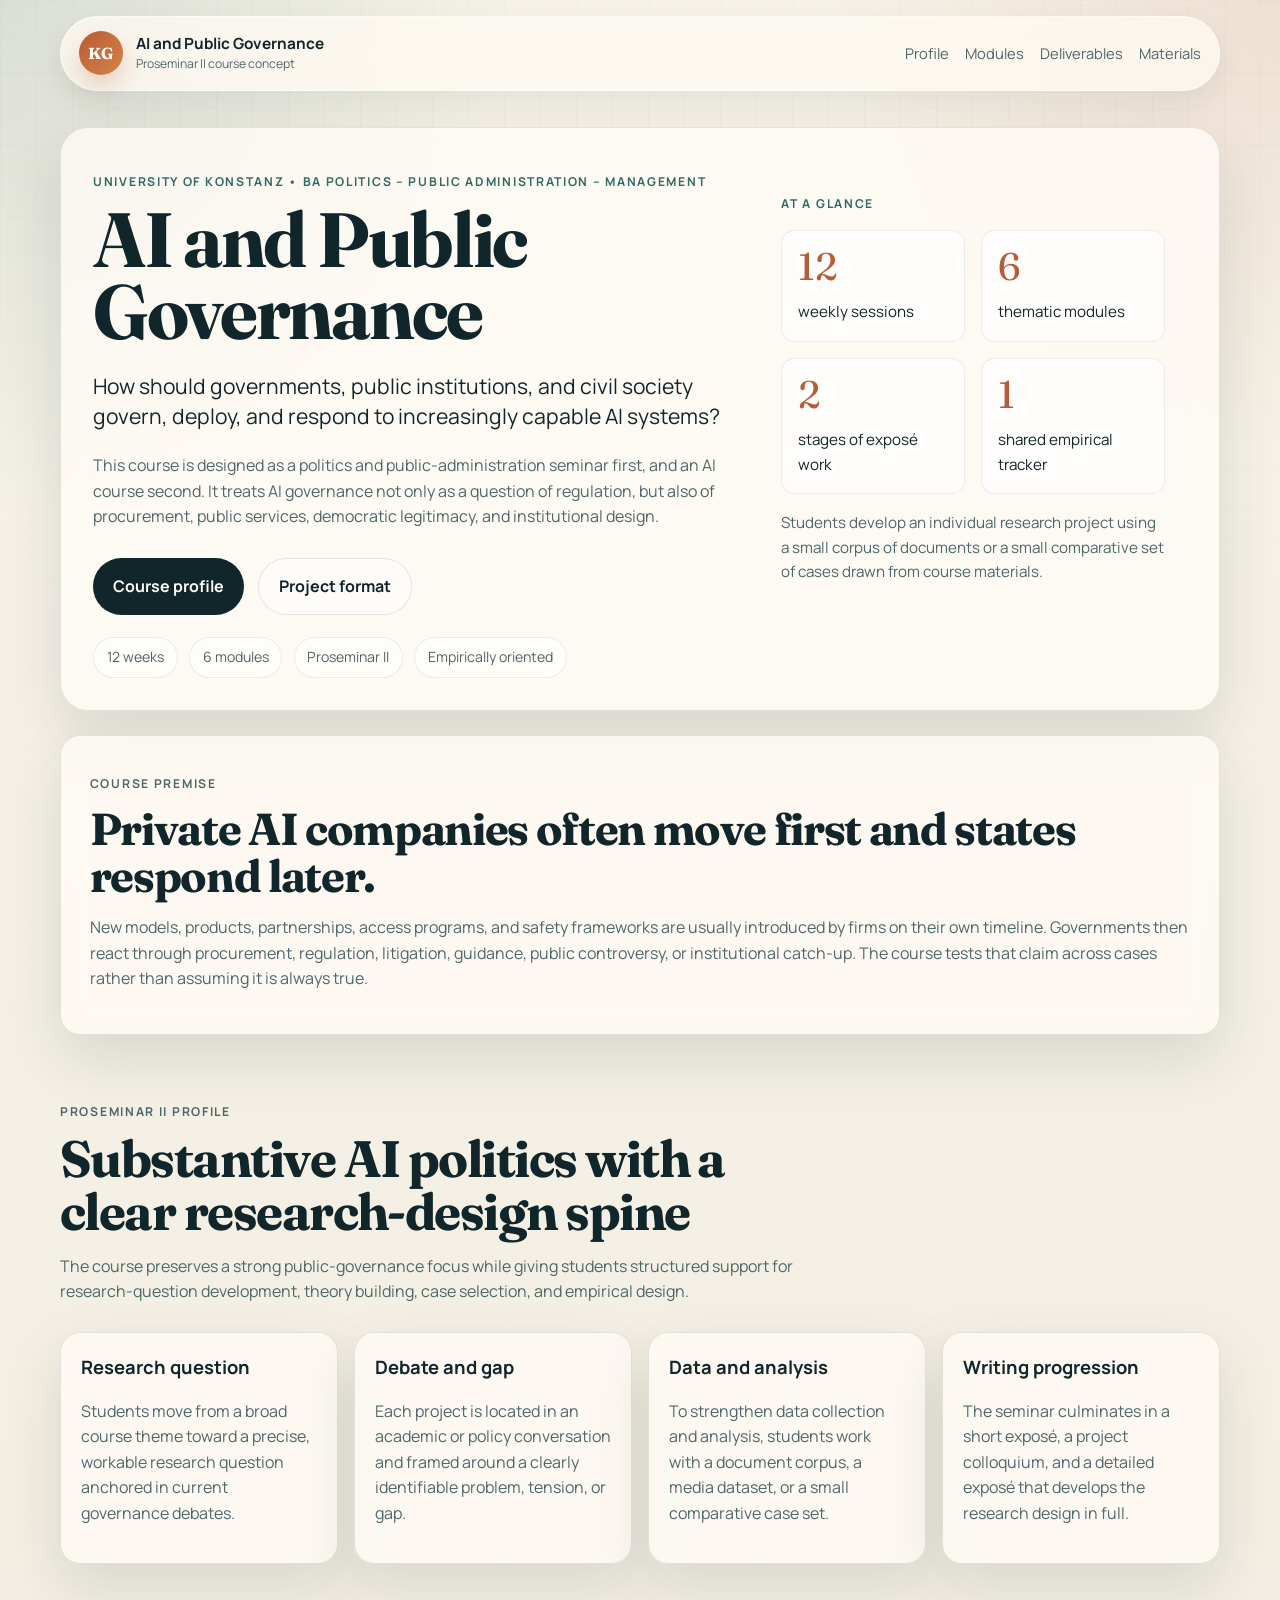
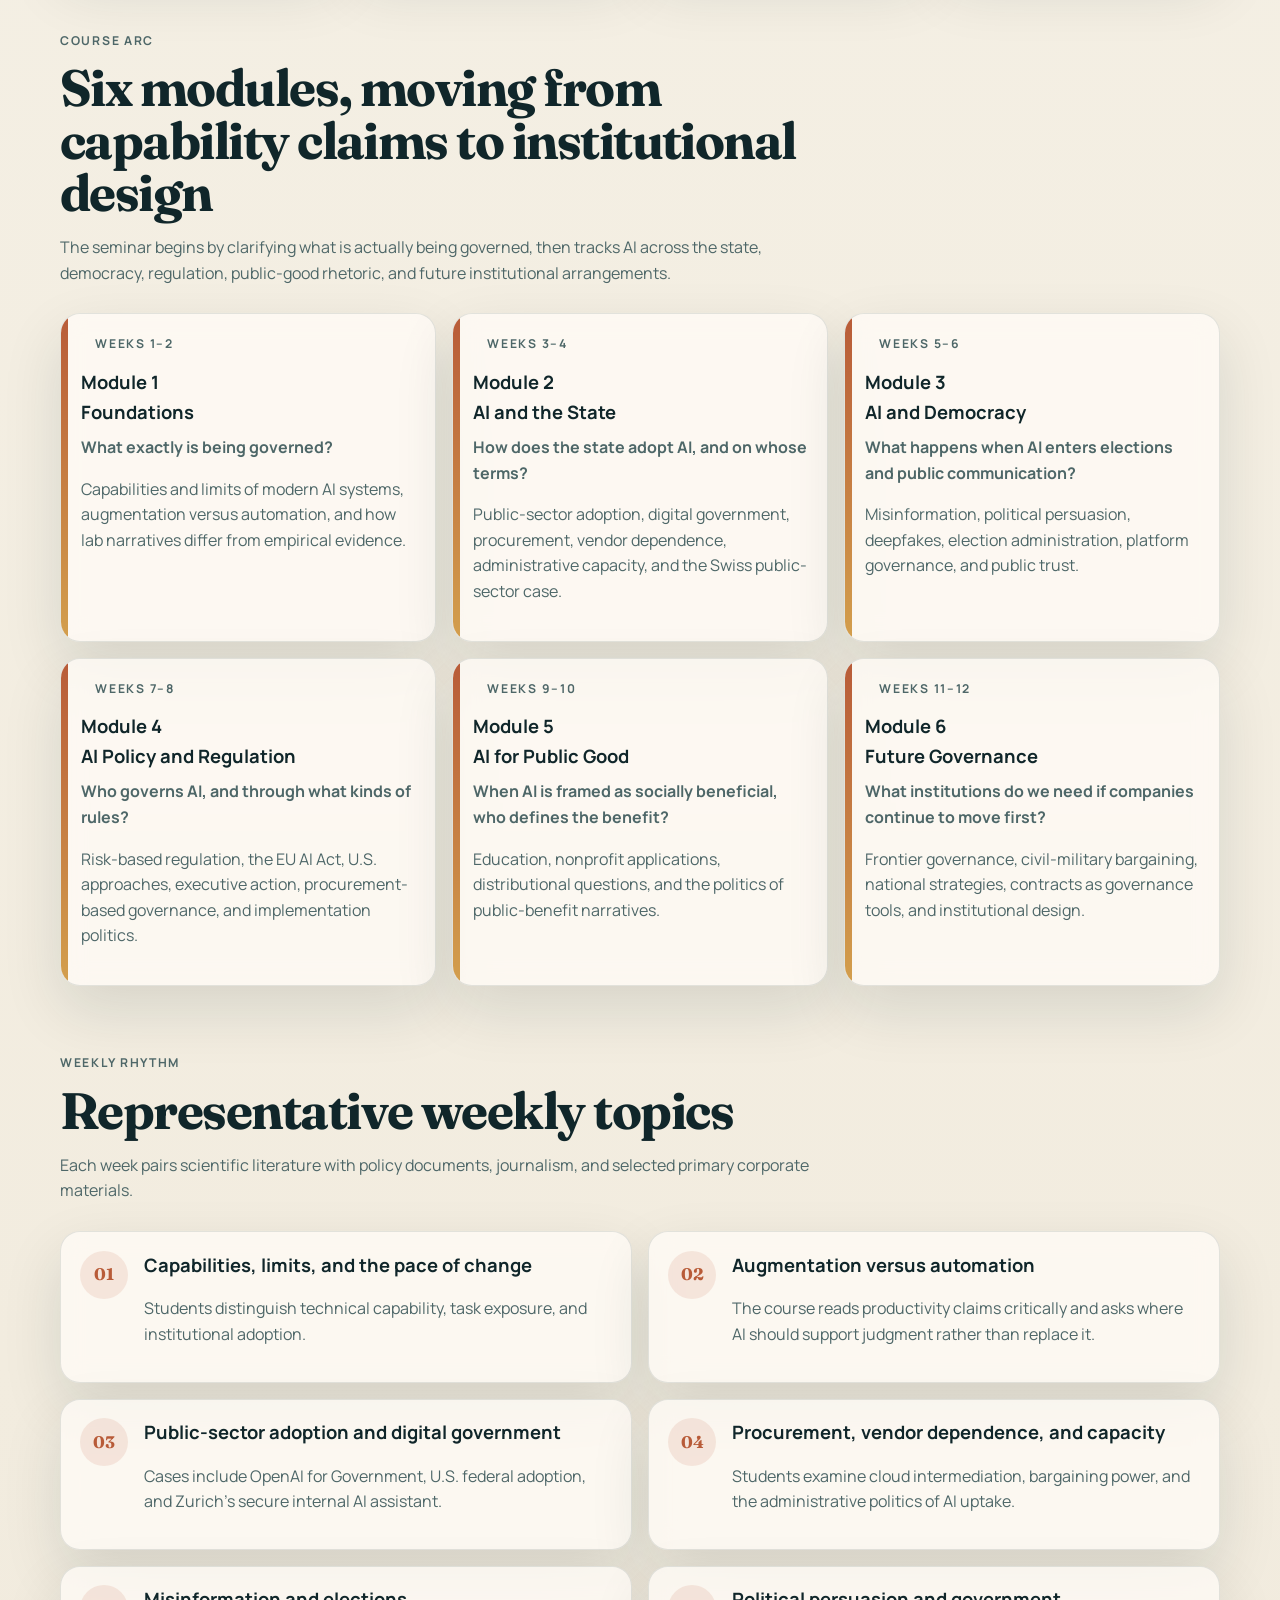
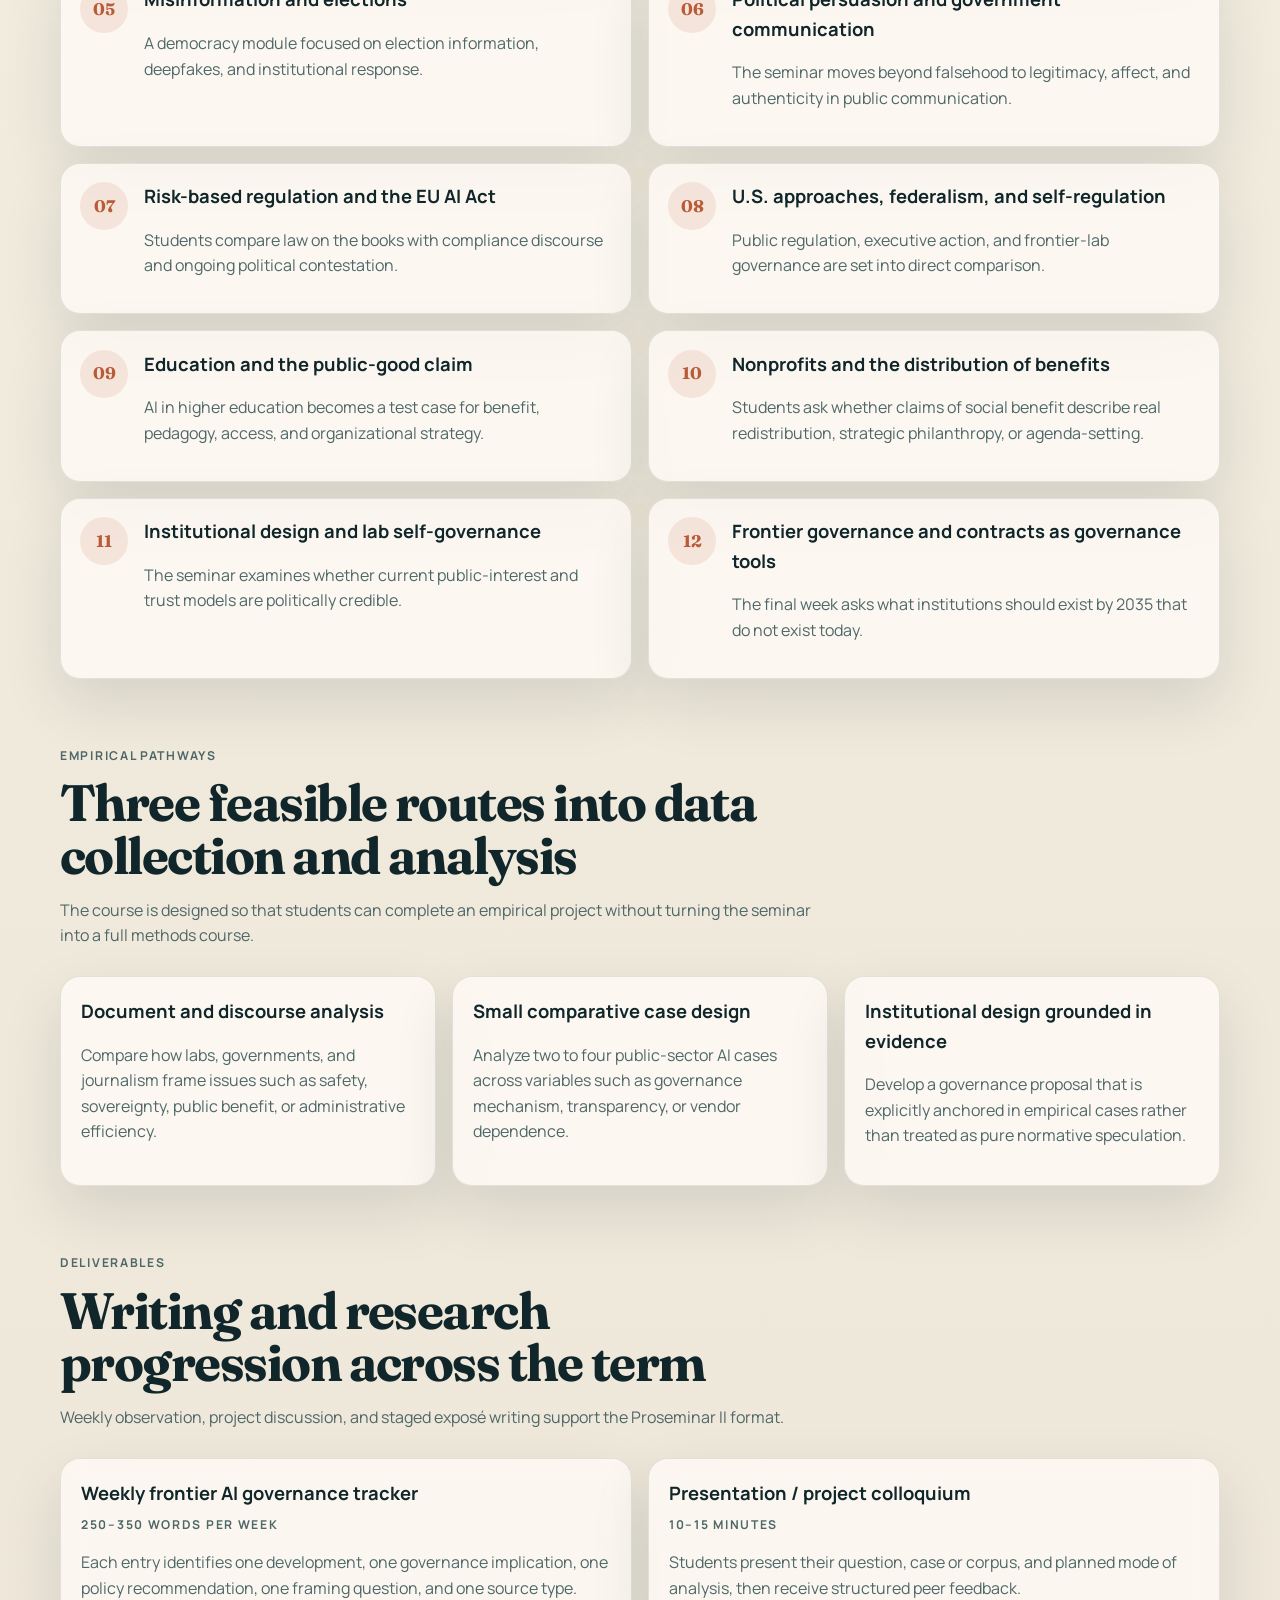
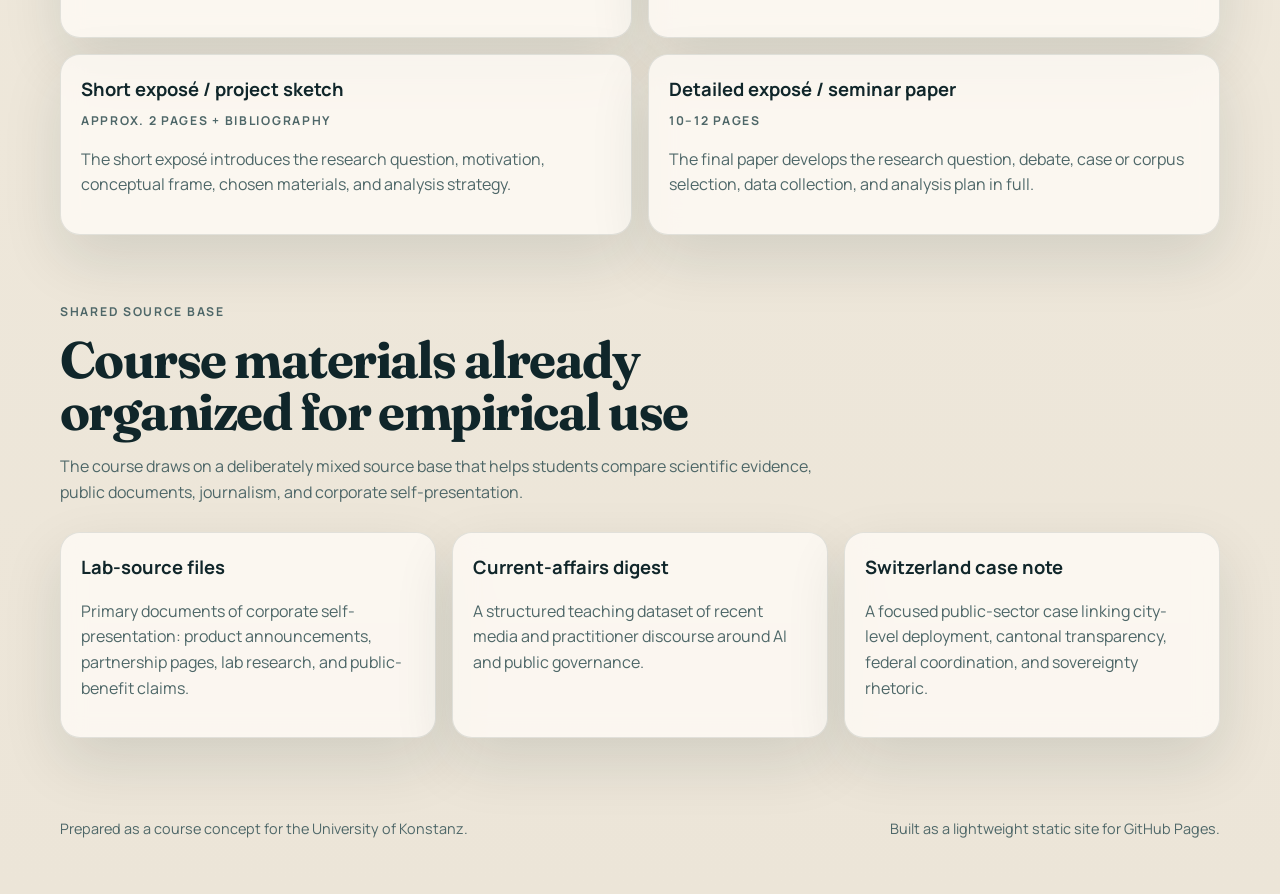
==== docs/index.html @ 1e7080bd "Build GitHub Pages course site" ====
<!DOCTYPE html>
<html lang="en">
  <head>
    <meta charset="utf-8" />
    <meta name="viewport" content="width=device-width, initial-scale=1" />
    <title>AI and Public Governance</title>
    <meta
      name="description"
      content="AI and Public Governance is a Proseminar II course concept on how governments, public institutions, and civil society govern, deploy, and respond to increasingly capable AI systems."
    />
    <meta name="theme-color" content="#10262a" />
    <link rel="icon" href="favicon.svg" type="image/svg+xml" />
    <link rel="stylesheet" href="assets/styles.css" />
  </head>
  <body>
    <div class="backdrop" aria-hidden="true"></div>
    <header class="site-header">
      <a class="brand" href="#top" aria-label="AI and Public Governance">
        <span class="brand-mark">KG</span>
        <span class="brand-copy">
          <strong>AI and Public Governance</strong>
          <small>Proseminar II course concept</small>
        </span>
      </a>
      <nav class="site-nav" aria-label="Primary">
        <a href="#profile">Profile</a>
        <a href="#modules">Modules</a>
        <a href="#deliverables">Deliverables</a>
        <a href="#materials">Materials</a>
      </nav>
    </header>

    <main id="top">
      <section class="hero panel">
        <div class="hero-copy reveal">
          <p class="eyebrow">University of Konstanz • BA Politics – Public Administration – Management</p>
          <h1>AI and Public Governance</h1>
          <p class="lead">
            How should governments, public institutions, and civil society govern,
            deploy, and respond to increasingly capable AI systems?
          </p>
          <p class="supporting">
            This course is designed as a politics and public-administration seminar
            first, and an AI course second. It treats AI governance not only as a
            question of regulation, but also of procurement, public services,
            democratic legitimacy, and institutional design.
          </p>
          <div class="cta-row">
            <a class="button button-solid" href="#profile">Course profile</a>
            <a class="button button-ghost" href="#deliverables">Project format</a>
          </div>
          <ul class="tag-row" aria-label="At a glance">
            <li>12 weeks</li>
            <li>6 modules</li>
            <li>Proseminar II</li>
            <li>Empirically oriented</li>
          </ul>
        </div>
        <aside class="hero-card reveal reveal-delay-1">
          <p class="mini-label">At a glance</p>
          <div class="stat-grid">
            <article>
              <span class="stat">12</span>
              <p>weekly sessions</p>
            </article>
            <article>
              <span class="stat">6</span>
              <p>thematic modules</p>
            </article>
            <article>
              <span class="stat">2</span>
              <p>stages of exposé work</p>
            </article>
            <article>
              <span class="stat">1</span>
              <p>shared empirical tracker</p>
            </article>
          </div>
          <p class="card-note">
            Students develop an individual research project using a small corpus
            of documents or a small comparative set of cases drawn from course
            materials.
          </p>
        </aside>
      </section>

      <section class="panel statement reveal">
        <p class="mini-label">Course premise</p>
        <blockquote>
          Private AI companies often move first and states respond later.
        </blockquote>
        <p>
          New models, products, partnerships, access programs, and safety
          frameworks are usually introduced by firms on their own timeline.
          Governments then react through procurement, regulation, litigation,
          guidance, public controversy, or institutional catch-up. The course
          tests that claim across cases rather than assuming it is always true.
        </p>
      </section>

      <section id="profile" class="section-block">
        <div class="section-heading reveal">
          <p class="mini-label">Proseminar II profile</p>
          <h2>Substantive AI politics with a clear research-design spine</h2>
          <p>
            The course preserves a strong public-governance focus while giving
            students structured support for research-question development,
            theory building, case selection, and empirical design.
          </p>
        </div>
        <div class="card-grid four-up">
          <article class="info-card reveal">
            <h3>Research question</h3>
            <p>
              Students move from a broad course theme toward a precise,
              workable research question anchored in current governance debates.
            </p>
          </article>
          <article class="info-card reveal reveal-delay-1">
            <h3>Debate and gap</h3>
            <p>
              Each project is located in an academic or policy conversation and
              framed around a clearly identifiable problem, tension, or gap.
            </p>
          </article>
          <article class="info-card reveal reveal-delay-2">
            <h3>Data and analysis</h3>
            <p>
              To strengthen data collection and analysis, students work with a
              document corpus, a media dataset, or a small comparative case set.
            </p>
          </article>
          <article class="info-card reveal reveal-delay-3">
            <h3>Writing progression</h3>
            <p>
              The seminar culminates in a short exposé, a project colloquium,
              and a detailed exposé that develops the research design in full.
            </p>
          </article>
        </div>
      </section>

      <section id="modules" class="section-block">
        <div class="section-heading reveal">
          <p class="mini-label">Course arc</p>
          <h2>Six modules, moving from capability claims to institutional design</h2>
          <p>
            The seminar begins by clarifying what is actually being governed,
            then tracks AI across the state, democracy, regulation, public-good
            rhetoric, and future institutional arrangements.
          </p>
        </div>
        <div class="card-grid three-up">
          <article class="module-card reveal">
            <p class="week-range">Weeks 1–2</p>
            <h3>Module 1<br />Foundations</h3>
            <p class="guiding-question">What exactly is being governed?</p>
            <p>
              Capabilities and limits of modern AI systems, augmentation versus
              automation, and how lab narratives differ from empirical evidence.
            </p>
          </article>
          <article class="module-card reveal reveal-delay-1">
            <p class="week-range">Weeks 3–4</p>
            <h3>Module 2<br />AI and the State</h3>
            <p class="guiding-question">How does the state adopt AI, and on whose terms?</p>
            <p>
              Public-sector adoption, digital government, procurement, vendor
              dependence, administrative capacity, and the Swiss public-sector case.
            </p>
          </article>
          <article class="module-card reveal reveal-delay-2">
            <p class="week-range">Weeks 5–6</p>
            <h3>Module 3<br />AI and Democracy</h3>
            <p class="guiding-question">What happens when AI enters elections and public communication?</p>
            <p>
              Misinformation, political persuasion, deepfakes, election
              administration, platform governance, and public trust.
            </p>
          </article>
          <article class="module-card reveal">
            <p class="week-range">Weeks 7–8</p>
            <h3>Module 4<br />AI Policy and Regulation</h3>
            <p class="guiding-question">Who governs AI, and through what kinds of rules?</p>
            <p>
              Risk-based regulation, the EU AI Act, U.S. approaches, executive
              action, procurement-based governance, and implementation politics.
            </p>
          </article>
          <article class="module-card reveal reveal-delay-1">
            <p class="week-range">Weeks 9–10</p>
            <h3>Module 5<br />AI for Public Good</h3>
            <p class="guiding-question">When AI is framed as socially beneficial, who defines the benefit?</p>
            <p>
              Education, nonprofit applications, distributional questions, and
              the politics of public-benefit narratives.
            </p>
          </article>
          <article class="module-card reveal reveal-delay-2">
            <p class="week-range">Weeks 11–12</p>
            <h3>Module 6<br />Future Governance</h3>
            <p class="guiding-question">What institutions do we need if companies continue to move first?</p>
            <p>
              Frontier governance, civil-military bargaining, national
              strategies, contracts as governance tools, and institutional design.
            </p>
          </article>
        </div>
      </section>

      <section class="section-block">
        <div class="section-heading reveal">
          <p class="mini-label">Weekly rhythm</p>
          <h2>Representative weekly topics</h2>
          <p>
            Each week pairs scientific literature with policy documents,
            journalism, and selected primary corporate materials.
          </p>
        </div>
        <div class="timeline">
          <article class="timeline-card reveal">
            <span class="timeline-index">01</span>
            <div>
              <h3>Capabilities, limits, and the pace of change</h3>
              <p>
                Students distinguish technical capability, task exposure, and
                institutional adoption.
              </p>
            </div>
          </article>
          <article class="timeline-card reveal reveal-delay-1">
            <span class="timeline-index">02</span>
            <div>
              <h3>Augmentation versus automation</h3>
              <p>
                The course reads productivity claims critically and asks where
                AI should support judgment rather than replace it.
              </p>
            </div>
          </article>
          <article class="timeline-card reveal reveal-delay-2">
            <span class="timeline-index">03</span>
            <div>
              <h3>Public-sector adoption and digital government</h3>
              <p>
                Cases include OpenAI for Government, U.S. federal adoption, and
                Zurich's secure internal AI assistant.
              </p>
            </div>
          </article>
          <article class="timeline-card reveal">
            <span class="timeline-index">04</span>
            <div>
              <h3>Procurement, vendor dependence, and capacity</h3>
              <p>
                Students examine cloud intermediation, bargaining power, and the
                administrative politics of AI uptake.
              </p>
            </div>
          </article>
          <article class="timeline-card reveal reveal-delay-1">
            <span class="timeline-index">05</span>
            <div>
              <h3>Misinformation and elections</h3>
              <p>
                A democracy module focused on election information, deepfakes,
                and institutional response.
              </p>
            </div>
          </article>
          <article class="timeline-card reveal reveal-delay-2">
            <span class="timeline-index">06</span>
            <div>
              <h3>Political persuasion and government communication</h3>
              <p>
                The seminar moves beyond falsehood to legitimacy, affect, and
                authenticity in public communication.
              </p>
            </div>
          </article>
          <article class="timeline-card reveal">
            <span class="timeline-index">07</span>
            <div>
              <h3>Risk-based regulation and the EU AI Act</h3>
              <p>
                Students compare law on the books with compliance discourse and
                ongoing political contestation.
              </p>
            </div>
          </article>
          <article class="timeline-card reveal reveal-delay-1">
            <span class="timeline-index">08</span>
            <div>
              <h3>U.S. approaches, federalism, and self-regulation</h3>
              <p>
                Public regulation, executive action, and frontier-lab governance
                are set into direct comparison.
              </p>
            </div>
          </article>
          <article class="timeline-card reveal reveal-delay-2">
            <span class="timeline-index">09</span>
            <div>
              <h3>Education and the public-good claim</h3>
              <p>
                AI in higher education becomes a test case for benefit,
                pedagogy, access, and organizational strategy.
              </p>
            </div>
          </article>
          <article class="timeline-card reveal">
            <span class="timeline-index">10</span>
            <div>
              <h3>Nonprofits and the distribution of benefits</h3>
              <p>
                Students ask whether claims of social benefit describe real
                redistribution, strategic philanthropy, or agenda-setting.
              </p>
            </div>
          </article>
          <article class="timeline-card reveal reveal-delay-1">
            <span class="timeline-index">11</span>
            <div>
              <h3>Institutional design and lab self-governance</h3>
              <p>
                The seminar examines whether current public-interest and trust
                models are politically credible.
              </p>
            </div>
          </article>
          <article class="timeline-card reveal reveal-delay-2">
            <span class="timeline-index">12</span>
            <div>
              <h3>Frontier governance and contracts as governance tools</h3>
              <p>
                The final week asks what institutions should exist by 2035 that
                do not exist today.
              </p>
            </div>
          </article>
        </div>
      </section>

      <section class="section-block">
        <div class="section-heading reveal">
          <p class="mini-label">Empirical pathways</p>
          <h2>Three feasible routes into data collection and analysis</h2>
          <p>
            The course is designed so that students can complete an empirical
            project without turning the seminar into a full methods course.
          </p>
        </div>
        <div class="card-grid three-up">
          <article class="path-card reveal">
            <h3>Document and discourse analysis</h3>
            <p>
              Compare how labs, governments, and journalism frame issues such as
              safety, sovereignty, public benefit, or administrative efficiency.
            </p>
          </article>
          <article class="path-card reveal reveal-delay-1">
            <h3>Small comparative case design</h3>
            <p>
              Analyze two to four public-sector AI cases across variables such
              as governance mechanism, transparency, or vendor dependence.
            </p>
          </article>
          <article class="path-card reveal reveal-delay-2">
            <h3>Institutional design grounded in evidence</h3>
            <p>
              Develop a governance proposal that is explicitly anchored in
              empirical cases rather than treated as pure normative speculation.
            </p>
          </article>
        </div>
      </section>

      <section id="deliverables" class="section-block">
        <div class="section-heading reveal">
          <p class="mini-label">Deliverables</p>
          <h2>Writing and research progression across the term</h2>
          <p>
            Weekly observation, project discussion, and staged exposé writing
            support the Proseminar II format.
          </p>
        </div>
        <div class="card-grid two-up">
          <article class="deliverable-card reveal">
            <h3>Weekly frontier AI governance tracker</h3>
            <p class="deliverable-meta">250–350 words per week</p>
            <p>
              Each entry identifies one development, one governance implication,
              one policy recommendation, one framing question, and one source type.
            </p>
          </article>
          <article class="deliverable-card reveal reveal-delay-1">
            <h3>Presentation / project colloquium</h3>
            <p class="deliverable-meta">10–15 minutes</p>
            <p>
              Students present their question, case or corpus, and planned mode
              of analysis, then receive structured peer feedback.
            </p>
          </article>
          <article class="deliverable-card reveal">
            <h3>Short exposé / project sketch</h3>
            <p class="deliverable-meta">Approx. 2 pages + bibliography</p>
            <p>
              The short exposé introduces the research question, motivation,
              conceptual frame, chosen materials, and analysis strategy.
            </p>
          </article>
          <article class="deliverable-card reveal reveal-delay-1">
            <h3>Detailed exposé / seminar paper</h3>
            <p class="deliverable-meta">10–12 pages</p>
            <p>
              The final paper develops the research question, debate, case or
              corpus selection, data collection, and analysis plan in full.
            </p>
          </article>
        </div>
      </section>

      <section id="materials" class="section-block">
        <div class="section-heading reveal">
          <p class="mini-label">Shared source base</p>
          <h2>Course materials already organized for empirical use</h2>
          <p>
            The course draws on a deliberately mixed source base that helps
            students compare scientific evidence, public documents, journalism,
            and corporate self-presentation.
          </p>
        </div>
        <div class="card-grid three-up">
          <article class="source-card reveal">
            <h3>Lab-source files</h3>
            <p>
              Primary documents of corporate self-presentation: product
              announcements, partnership pages, lab research, and public-benefit claims.
            </p>
          </article>
          <article class="source-card reveal reveal-delay-1">
            <h3>Current-affairs digest</h3>
            <p>
              A structured teaching dataset of recent media and practitioner
              discourse around AI and public governance.
            </p>
          </article>
          <article class="source-card reveal reveal-delay-2">
            <h3>Switzerland case note</h3>
            <p>
              A focused public-sector case linking city-level deployment,
              cantonal transparency, federal coordination, and sovereignty rhetoric.
            </p>
          </article>
        </div>
      </section>
    </main>

    <footer class="site-footer">
      <p>
        Prepared as a course concept for the University of Konstanz.
      </p>
      <p>
        Built as a lightweight static site for GitHub Pages.
      </p>
    </footer>
  </body>
</html>
---- docs/assets/styles.css ----
@import url("https://fonts.googleapis.com/css2?family=Fraunces:opsz,wght@9..144,600;9..144,700&family=Manrope:wght@400;500;600;700&display=swap");

:root {
  --bg: #f2ecdf;
  --paper: rgba(255, 252, 246, 0.78);
  --paper-strong: #fffaf3;
  --ink: #10262a;
  --muted: #4e6768;
  --accent: #b85b38;
  --accent-soft: rgba(184, 91, 56, 0.12);
  --accent-2: #2f6a63;
  --line: rgba(16, 38, 42, 0.11);
  --shadow: 0 24px 60px rgba(16, 38, 42, 0.12);
  --radius-lg: 28px;
  --radius-md: 20px;
  --radius-sm: 14px;
  --max-width: 1160px;
}

*,
*::before,
*::after {
  box-sizing: border-box;
}

html {
  scroll-behavior: smooth;
}

body {
  margin: 0;
  font-family: "Manrope", sans-serif;
  color: var(--ink);
  background:
    radial-gradient(circle at top left, rgba(47, 106, 99, 0.14), transparent 32rem),
    radial-gradient(circle at top right, rgba(184, 91, 56, 0.12), transparent 28rem),
    linear-gradient(180deg, #f6f2e8 0%, #f2ecdf 52%, #ece5d8 100%);
  line-height: 1.6;
}

.backdrop {
  position: fixed;
  inset: 0;
  pointer-events: none;
  background-image:
    linear-gradient(rgba(16, 38, 42, 0.03) 1px, transparent 1px),
    linear-gradient(90deg, rgba(16, 38, 42, 0.03) 1px, transparent 1px);
  background-size: 36px 36px;
  mask-image: linear-gradient(180deg, rgba(0, 0, 0, 0.55), transparent 82%);
}

a {
  color: inherit;
}

.site-header,
main,
.site-footer {
  width: min(calc(100% - 2rem), var(--max-width));
  margin: 0 auto;
}

.site-header {
  position: sticky;
  top: 0;
  z-index: 10;
  margin-top: 1rem;
  padding: 0.9rem 1.1rem;
  display: flex;
  align-items: center;
  justify-content: space-between;
  gap: 1rem;
  border: 1px solid rgba(255, 255, 255, 0.5);
  border-radius: 999px;
  background: rgba(255, 250, 243, 0.78);
  backdrop-filter: blur(18px);
  box-shadow: 0 12px 30px rgba(16, 38, 42, 0.08);
}

.brand {
  display: inline-flex;
  align-items: center;
  gap: 0.85rem;
  text-decoration: none;
}

.brand-mark {
  width: 2.75rem;
  height: 2.75rem;
  display: grid;
  place-items: center;
  border-radius: 50%;
  background: linear-gradient(135deg, var(--accent), #d48447);
  color: #fffaf3;
  font-family: "Fraunces", serif;
  font-size: 1rem;
  font-weight: 700;
  box-shadow: 0 12px 24px rgba(184, 91, 56, 0.25);
}

.brand-copy {
  display: flex;
  flex-direction: column;
  line-height: 1.1;
}

.brand-copy strong {
  font-size: 0.96rem;
}

.brand-copy small {
  margin-top: 0.25rem;
  color: var(--muted);
  font-size: 0.76rem;
}

.site-nav {
  display: flex;
  flex-wrap: wrap;
  gap: 1rem;
}

.site-nav a {
  text-decoration: none;
  color: var(--muted);
  font-size: 0.92rem;
}

.site-nav a:hover,
.site-nav a:focus-visible {
  color: var(--ink);
}

main {
  padding: 2.25rem 0 4rem;
}

.panel,
.info-card,
.module-card,
.path-card,
.deliverable-card,
.source-card,
.timeline-card {
  border: 1px solid var(--line);
  background: var(--paper);
  backdrop-filter: blur(12px);
  box-shadow: var(--shadow);
}

.hero {
  display: grid;
  grid-template-columns: 1.35fr 0.9fr;
  gap: 1.5rem;
  padding: 2rem;
  border-radius: var(--radius-lg);
}

.hero h1,
.section-heading h2,
.statement blockquote {
  font-family: "Fraunces", serif;
  font-weight: 700;
  letter-spacing: -0.03em;
}

.hero h1 {
  margin: 0;
  font-size: clamp(3rem, 6vw, 5.3rem);
  line-height: 0.95;
}

.eyebrow,
.mini-label,
.week-range,
.deliverable-meta {
  text-transform: uppercase;
  letter-spacing: 0.14em;
  font-size: 0.76rem;
  font-weight: 700;
}

.eyebrow,
.mini-label,
.deliverable-meta {
  color: var(--accent-2);
}

.lead {
  max-width: 42rem;
  font-size: 1.32rem;
  line-height: 1.45;
  color: var(--ink);
}

.supporting,
.section-heading p,
.statement p,
.info-card p,
.module-card p,
.path-card p,
.deliverable-card p,
.source-card p,
.timeline-card p,
.card-note {
  color: var(--muted);
}

.cta-row {
  display: flex;
  flex-wrap: wrap;
  gap: 0.9rem;
  margin: 1.8rem 0 1.4rem;
}

.button {
  display: inline-flex;
  align-items: center;
  justify-content: center;
  padding: 0.9rem 1.25rem;
  border-radius: 999px;
  text-decoration: none;
  font-weight: 700;
  transition: transform 180ms ease, background-color 180ms ease, color 180ms ease;
}

.button:hover,
.button:focus-visible {
  transform: translateY(-2px);
}

.button-solid {
  background: var(--ink);
  color: #fffaf3;
}

.button-ghost {
  border: 1px solid var(--line);
  background: rgba(255, 255, 255, 0.45);
  color: var(--ink);
}

.tag-row {
  display: flex;
  flex-wrap: wrap;
  gap: 0.7rem;
  margin: 0;
  padding: 0;
  list-style: none;
}

.tag-row li {
  padding: 0.5rem 0.8rem;
  border-radius: 999px;
  background: rgba(255, 255, 255, 0.52);
  border: 1px solid rgba(16, 38, 42, 0.08);
  font-size: 0.88rem;
  color: var(--muted);
}

.hero-card {
  padding: 1.4rem;
  border-radius: var(--radius-md);
  align-self: stretch;
}

.stat-grid {
  display: grid;
  grid-template-columns: repeat(2, minmax(0, 1fr));
  gap: 1rem;
  margin: 1rem 0 1.1rem;
}

.stat-grid article {
  padding: 1rem;
  border-radius: var(--radius-sm);
  background: rgba(255, 255, 255, 0.68);
  border: 1px solid rgba(16, 38, 42, 0.08);
}

.stat {
  display: block;
  font-family: "Fraunces", serif;
  font-size: 2.4rem;
  line-height: 1;
  color: var(--accent);
}

.stat-grid p,
.card-note {
  margin-bottom: 0;
  font-size: 0.95rem;
}

.statement {
  margin-top: 1.5rem;
  padding: 1.6rem 1.8rem;
  border-radius: var(--radius-md);
}

.statement blockquote {
  margin: 0 0 0.9rem;
  font-size: clamp(1.8rem, 4vw, 2.8rem);
  line-height: 1.05;
}

.section-block {
  margin-top: 4.2rem;
}

.section-heading {
  max-width: 48rem;
  margin-bottom: 1.7rem;
}

.section-heading h2 {
  margin: 0.25rem 0 0.7rem;
  font-size: clamp(2rem, 4vw, 3.3rem);
  line-height: 1.02;
}

.card-grid {
  display: grid;
  gap: 1rem;
}

.three-up {
  grid-template-columns: repeat(3, minmax(0, 1fr));
}

.four-up {
  grid-template-columns: repeat(4, minmax(0, 1fr));
}

.two-up {
  grid-template-columns: repeat(2, minmax(0, 1fr));
}

.info-card,
.module-card,
.path-card,
.deliverable-card,
.source-card {
  padding: 1.25rem;
  border-radius: var(--radius-md);
}

.info-card h3,
.module-card h3,
.path-card h3,
.deliverable-card h3,
.source-card h3,
.timeline-card h3 {
  margin-top: 0;
  margin-bottom: 0.65rem;
  font-size: 1.15rem;
}

.module-card {
  position: relative;
  overflow: hidden;
}

.module-card::before {
  content: "";
  position: absolute;
  inset: 0 auto 0 0;
  width: 7px;
  background: linear-gradient(180deg, var(--accent), #d39f4d);
}

.week-range {
  margin: 0 0 0.9rem 0.9rem;
  color: var(--accent);
}

.guiding-question {
  margin-top: -0.15rem;
  font-weight: 700;
  color: var(--ink);
}

.timeline {
  display: grid;
  grid-template-columns: repeat(2, minmax(0, 1fr));
  gap: 1rem;
}

.timeline-card {
  display: grid;
  grid-template-columns: auto 1fr;
  gap: 1rem;
  align-items: start;
  padding: 1.15rem 1.2rem;
  border-radius: var(--radius-md);
}

.timeline-index {
  width: 3rem;
  height: 3rem;
  display: grid;
  place-items: center;
  border-radius: 50%;
  background: var(--accent-soft);
  color: var(--accent);
  font-family: "Fraunces", serif;
  font-size: 1.05rem;
  font-weight: 700;
}

.deliverable-meta {
  margin-top: -0.25rem;
  margin-bottom: 0.8rem;
}

.site-footer {
  padding: 0 0 2.5rem;
  display: flex;
  justify-content: space-between;
  gap: 1rem;
  color: var(--muted);
  font-size: 0.9rem;
}

.reveal {
  opacity: 0;
  transform: translateY(18px);
  animation: rise-in 700ms ease forwards;
}

.reveal-delay-1 {
  animation-delay: 120ms;
}

.reveal-delay-2 {
  animation-delay: 220ms;
}

.reveal-delay-3 {
  animation-delay: 320ms;
}

@keyframes rise-in {
  to {
    opacity: 1;
    transform: translateY(0);
  }
}

@media (max-width: 1100px) {
  .hero,
  .four-up,
  .three-up {
    grid-template-columns: repeat(2, minmax(0, 1fr));
  }
}

@media (max-width: 820px) {
  .site-header,
  .site-footer {
    border-radius: 24px;
  }

  .site-header {
    position: static;
    flex-direction: column;
    align-items: flex-start;
  }

  .site-nav {
    gap: 0.8rem 1rem;
  }

  .hero,
  .two-up,
  .four-up,
  .three-up,
  .timeline {
    grid-template-columns: 1fr;
  }

  .hero {
    padding: 1.35rem;
  }

  .statement,
  .info-card,
  .module-card,
  .path-card,
  .deliverable-card,
  .source-card,
  .timeline-card {
    box-shadow: 0 18px 40px rgba(16, 38, 42, 0.09);
  }

  .site-footer {
    flex-direction: column;
    padding-bottom: 2rem;
  }
}

@media (max-width: 520px) {
  .site-header,
  main,
  .site-footer {
    width: min(calc(100% - 1rem), var(--max-width));
  }

  .hero h1 {
    font-size: 2.65rem;
  }

  .lead {
    font-size: 1.1rem;
  }

  .cta-row {
    flex-direction: column;
  }

  .button {
    width: 100%;
  }
}
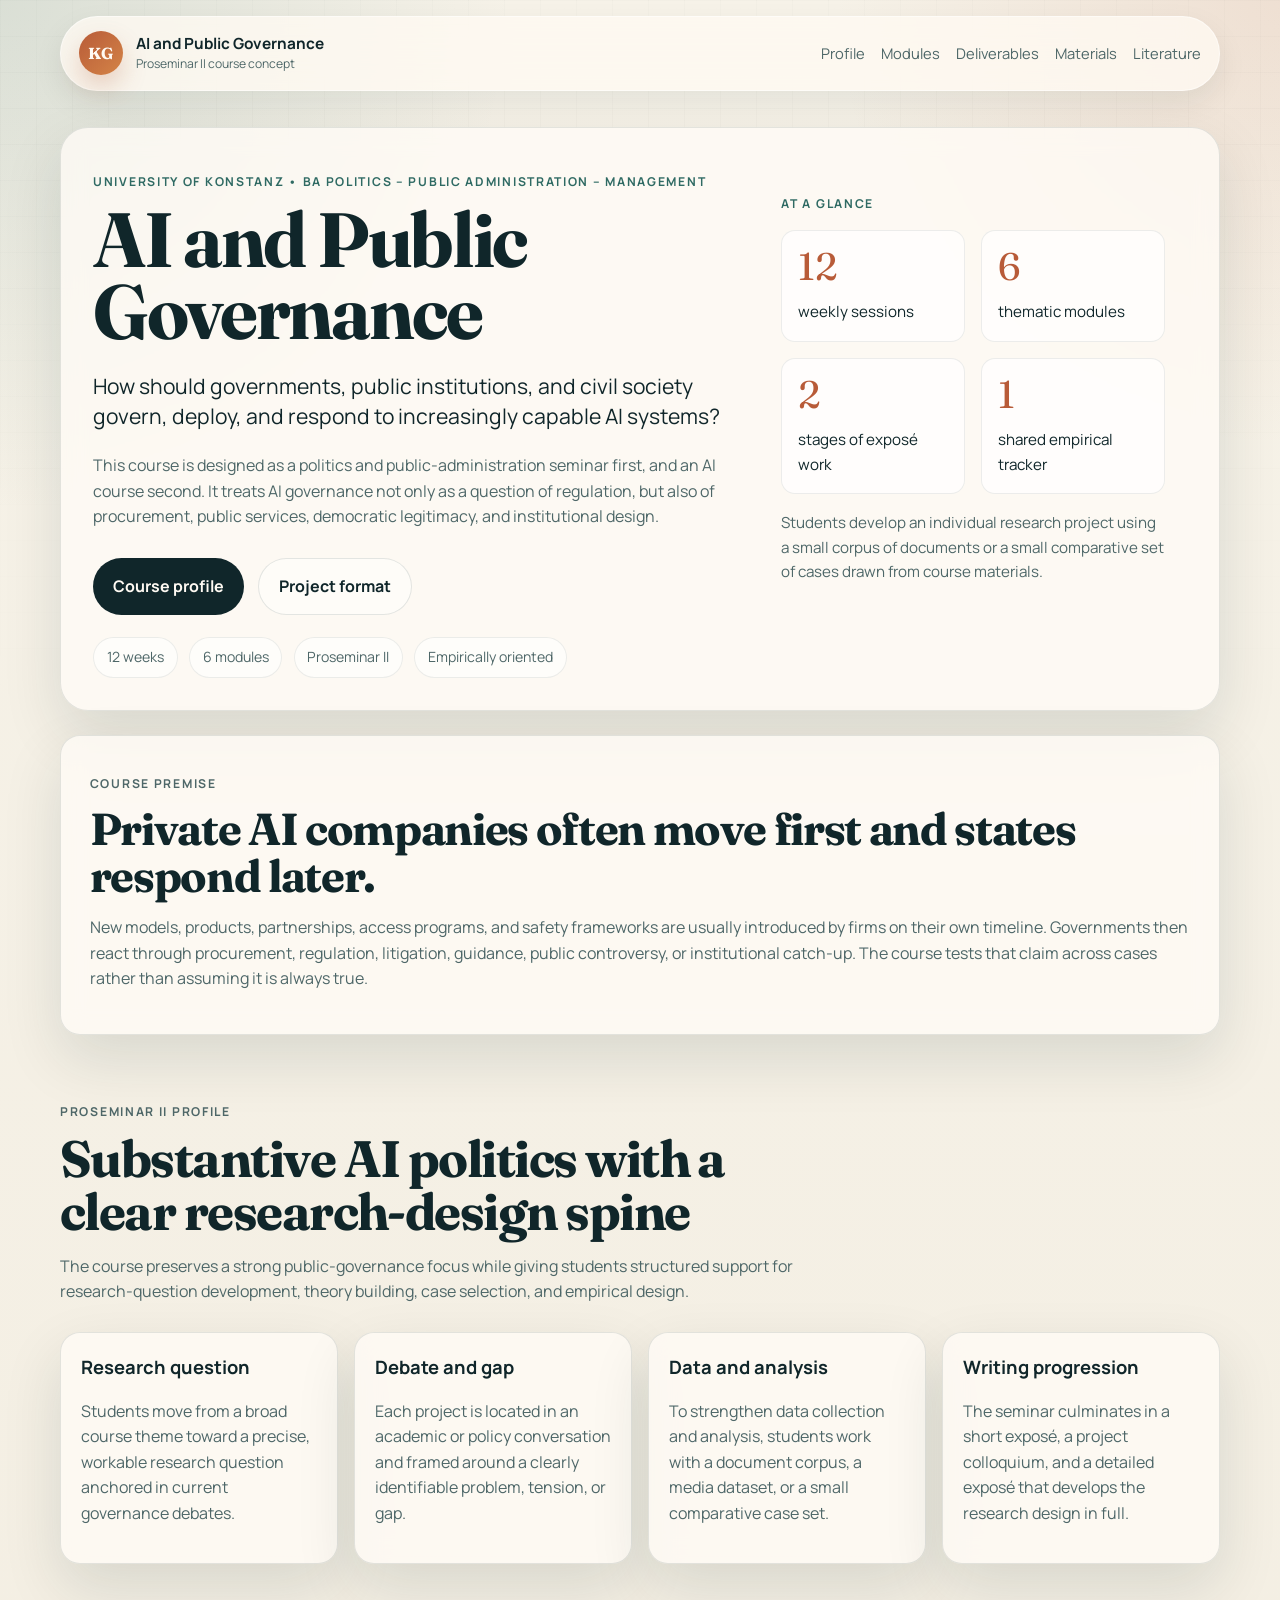
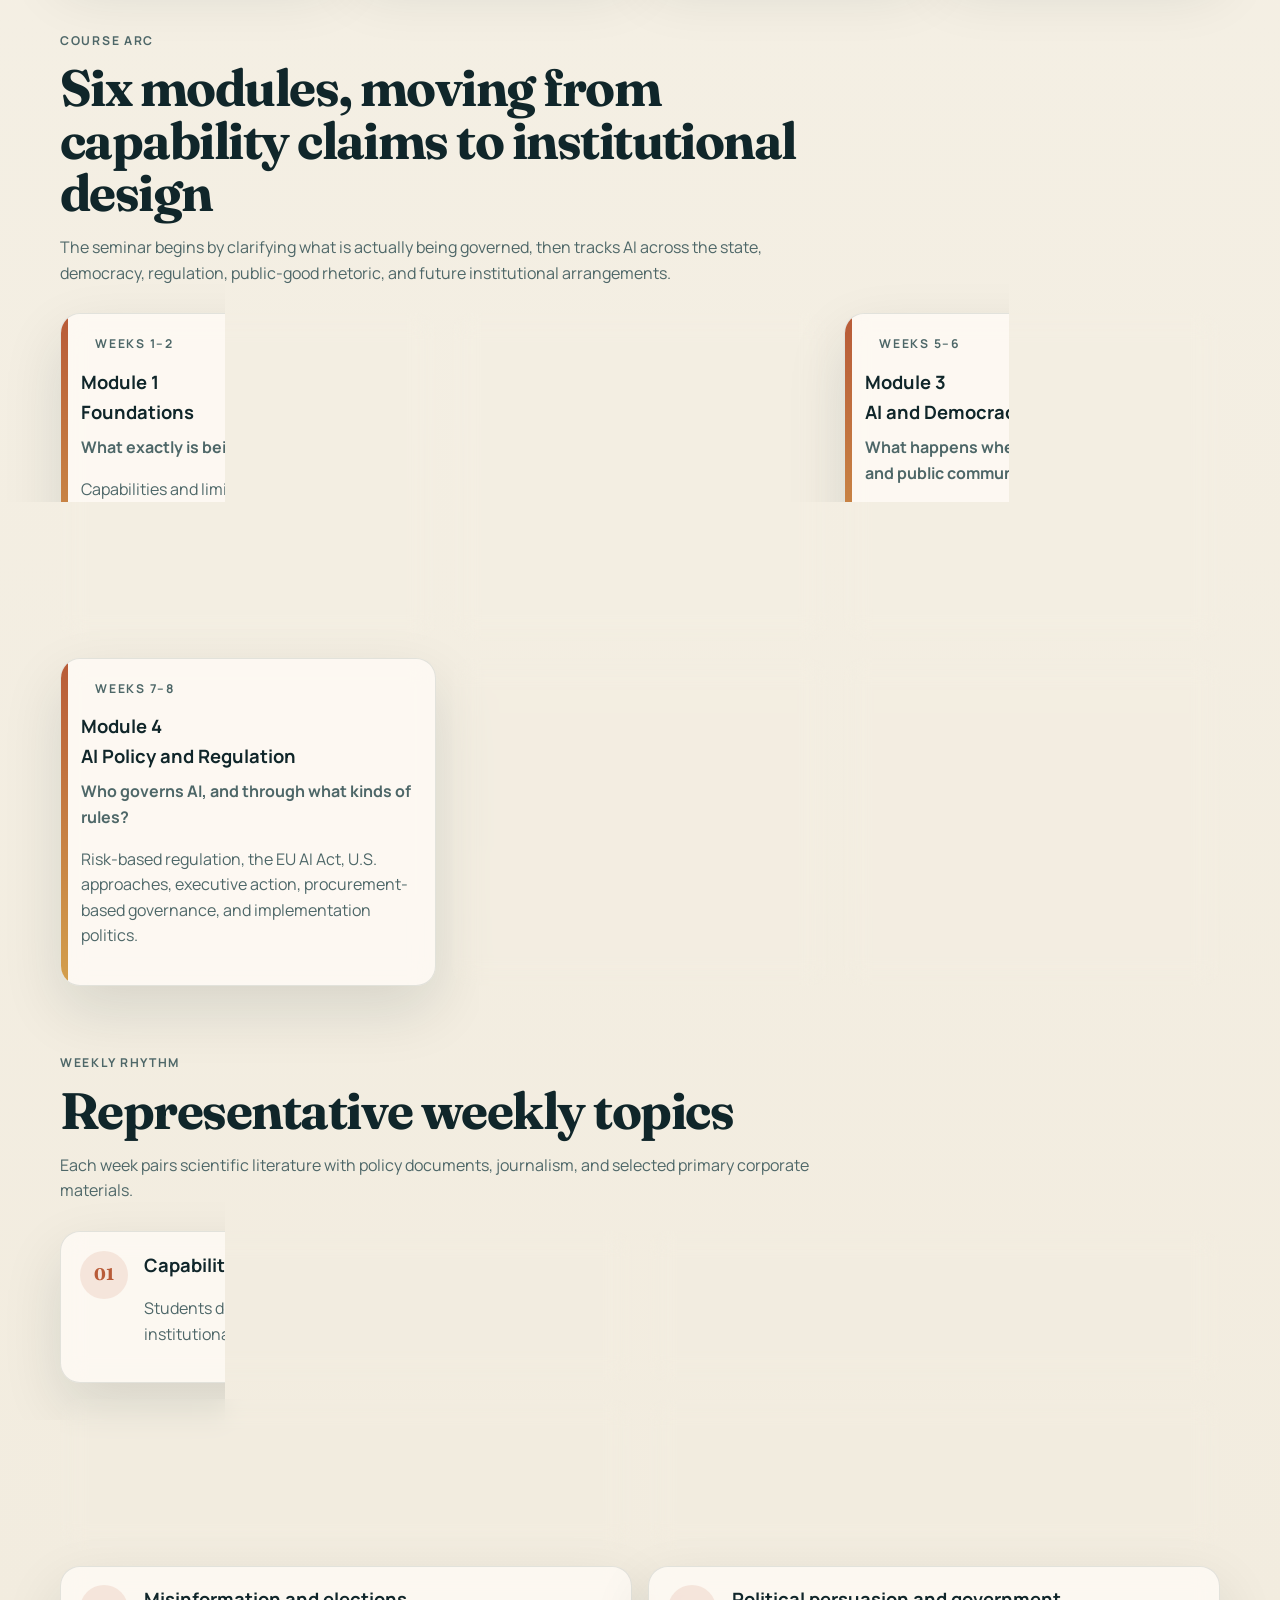
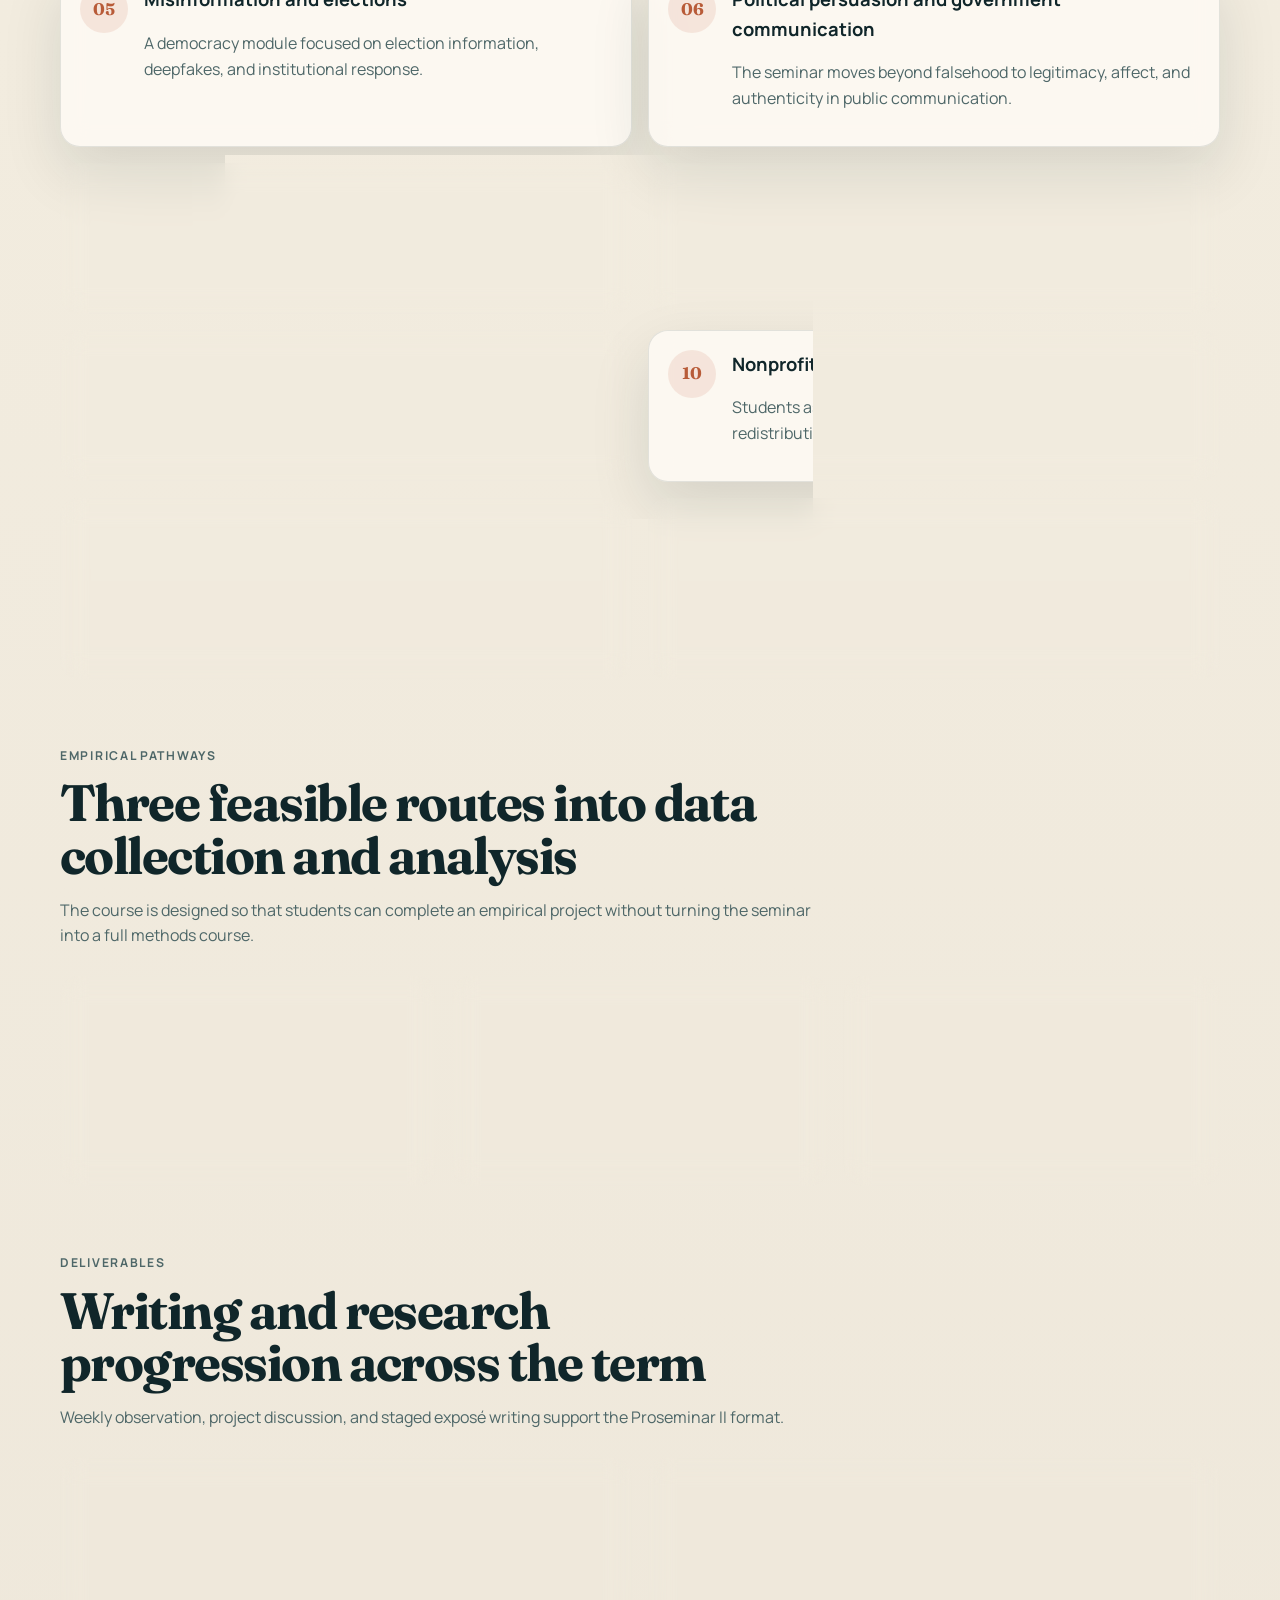
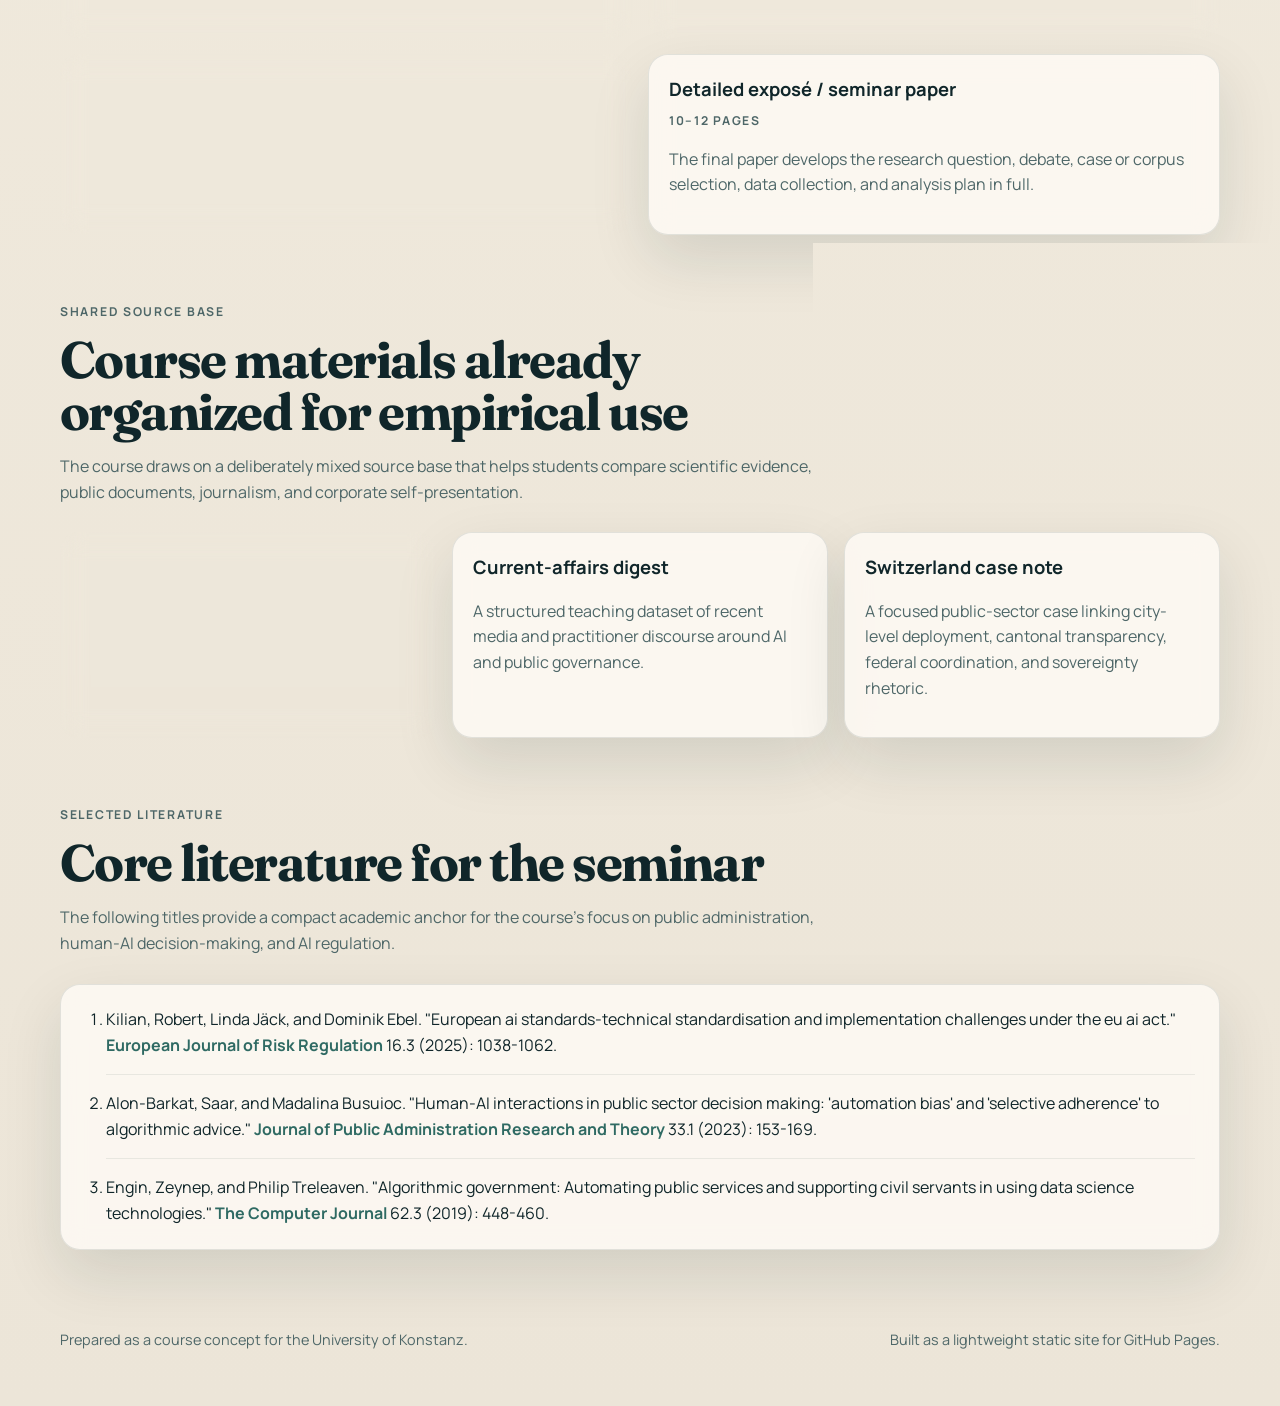
==== commit a74411ed: "Add selected literature to homepage" ====
--- a/docs/index.html
+++ b/docs/index.html
@@ -27,6 +27,7 @@
         <a href="#modules">Modules</a>
         <a href="#deliverables">Deliverables</a>
         <a href="#materials">Materials</a>
+        <a href="#literature">Literature</a>
       </nav>
     </header>
 
@@ -454,6 +455,41 @@
           </article>
         </div>
       </section>
+
+      <section id="literature" class="section-block">
+        <div class="section-heading reveal">
+          <p class="mini-label">Selected literature</p>
+          <h2>Core literature for the seminar</h2>
+          <p>
+            The following titles provide a compact academic anchor for the
+            course's focus on public administration, human-AI decision-making,
+            and AI regulation.
+          </p>
+        </div>
+        <div class="literature-panel reveal">
+          <ol class="literature-list">
+            <li>
+              Kilian, Robert, Linda Jäck, and Dominik Ebel. "European ai
+              standards-technical standardisation and implementation challenges
+              under the eu ai act." <em>European Journal of Risk Regulation</em>
+              16.3 (2025): 1038-1062.
+            </li>
+            <li>
+              Alon-Barkat, Saar, and Madalina Busuioc. "Human-AI interactions
+              in public sector decision making: 'automation bias' and
+              'selective adherence' to algorithmic advice."
+              <em>Journal of Public Administration Research and Theory</em>
+              33.1 (2023): 153-169.
+            </li>
+            <li>
+              Engin, Zeynep, and Philip Treleaven. "Algorithmic government:
+              Automating public services and supporting civil servants in using
+              data science technologies." <em>The Computer Journal</em> 62.3
+              (2019): 448-460.
+            </li>
+          </ol>
+        </div>
+      </section>
     </main>
 
     <footer class="site-footer">
--- a/docs/assets/styles.css
+++ b/docs/assets/styles.css
@@ -141,6 +141,7 @@
 .path-card,
 .deliverable-card,
 .source-card,
+.literature-panel,
 .timeline-card {
   border: 1px solid var(--line);
   background: var(--paper);
@@ -413,6 +414,35 @@
   margin-bottom: 0.8rem;
 }
 
+.literature-panel {
+  padding: 1.4rem 1.5rem;
+  border-radius: var(--radius-md);
+}
+
+.literature-list {
+  margin: 0;
+  padding-left: 1.3rem;
+  display: grid;
+  gap: 1rem;
+}
+
+.literature-list li {
+  color: var(--ink);
+  padding-bottom: 1rem;
+  border-bottom: 1px solid rgba(16, 38, 42, 0.08);
+}
+
+.literature-list li:last-child {
+  padding-bottom: 0;
+  border-bottom: 0;
+}
+
+.literature-list em {
+  color: var(--accent-2);
+  font-style: normal;
+  font-weight: 700;
+}
+
 .site-footer {
   padding: 0 0 2.5rem;
   display: flex;
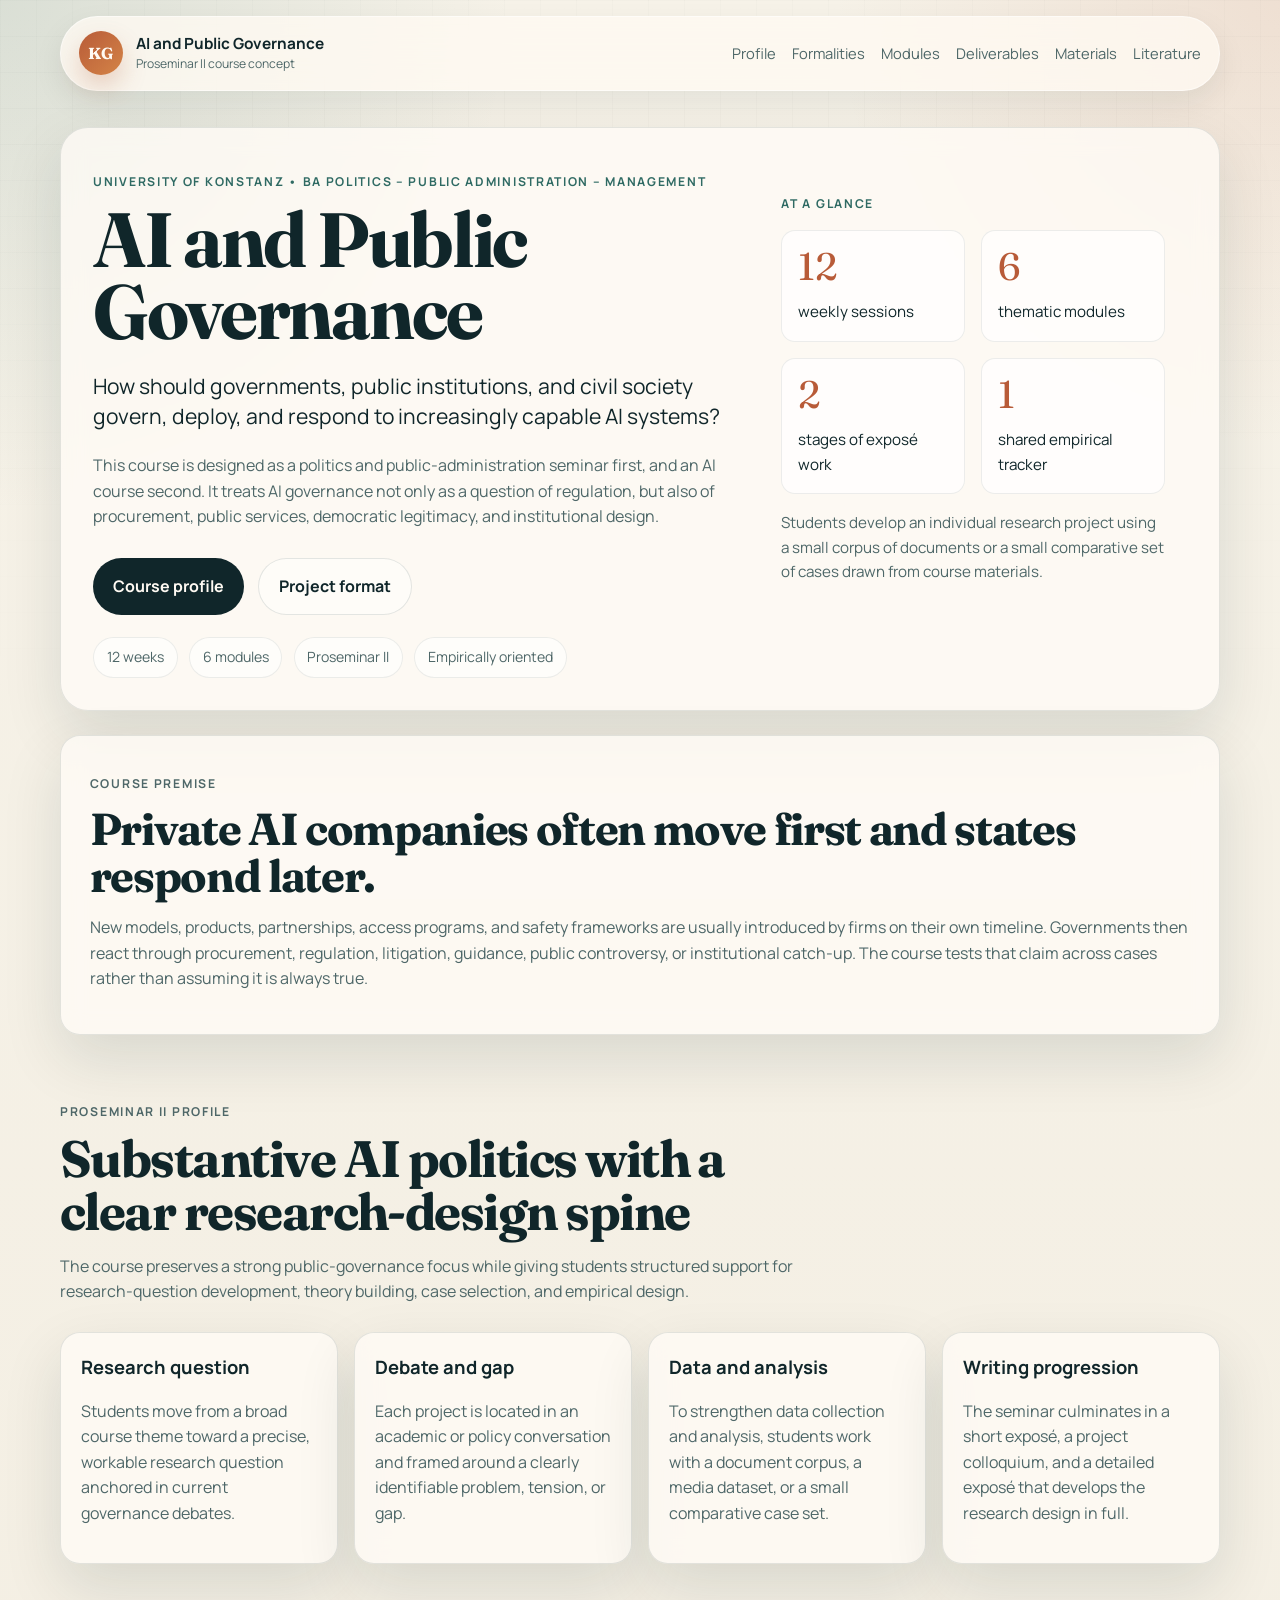
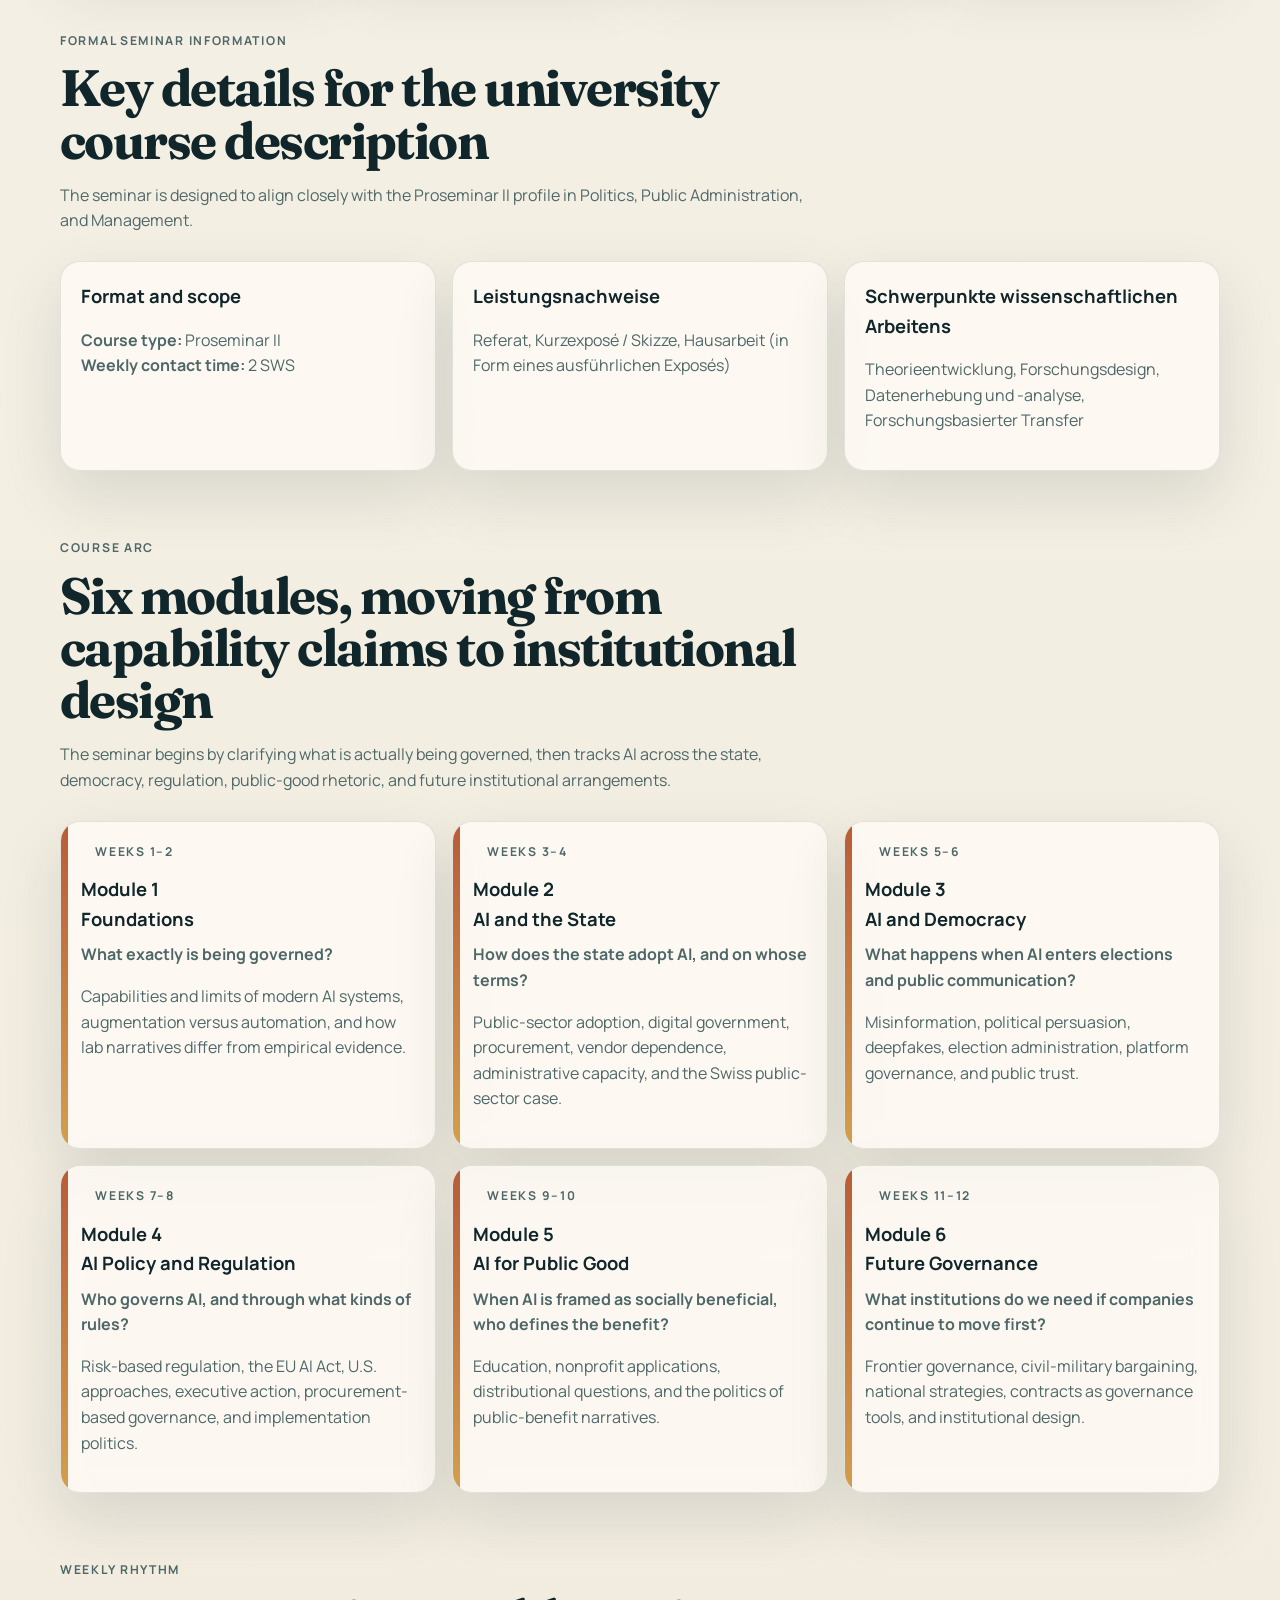
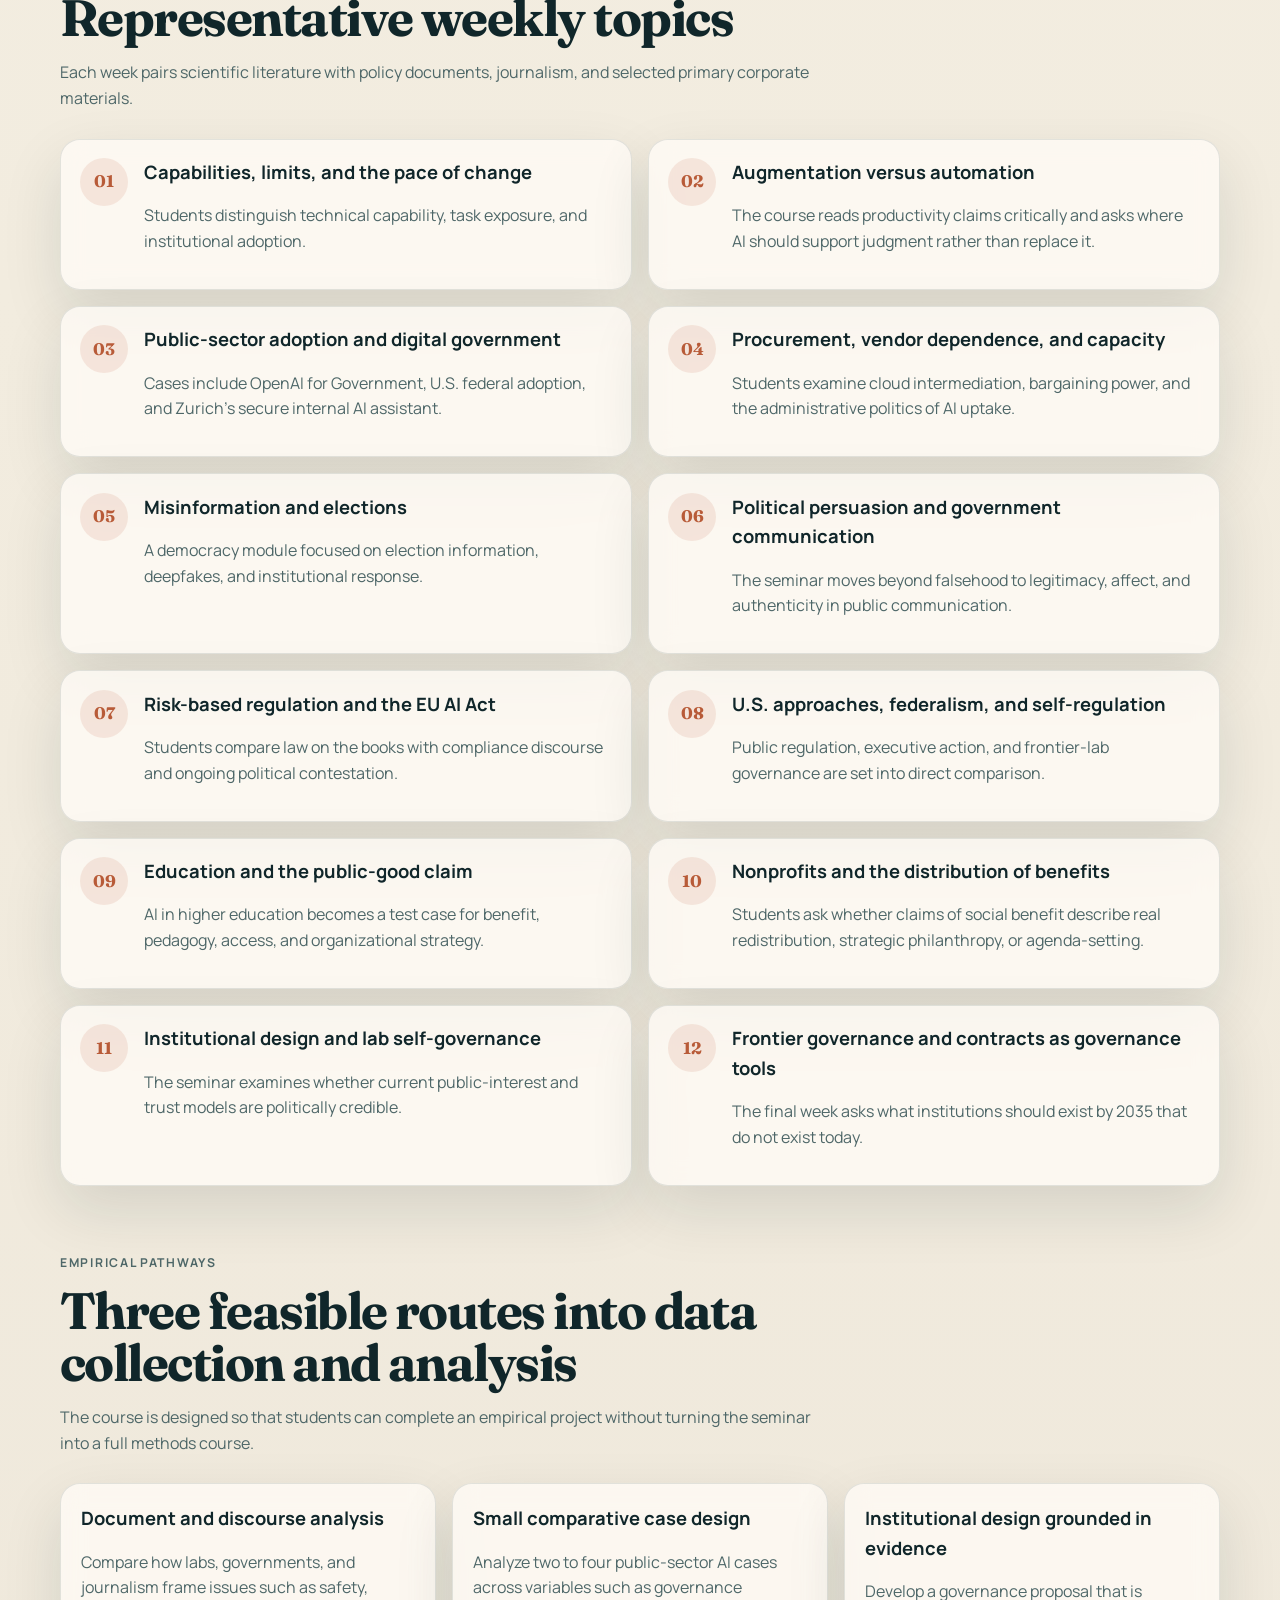
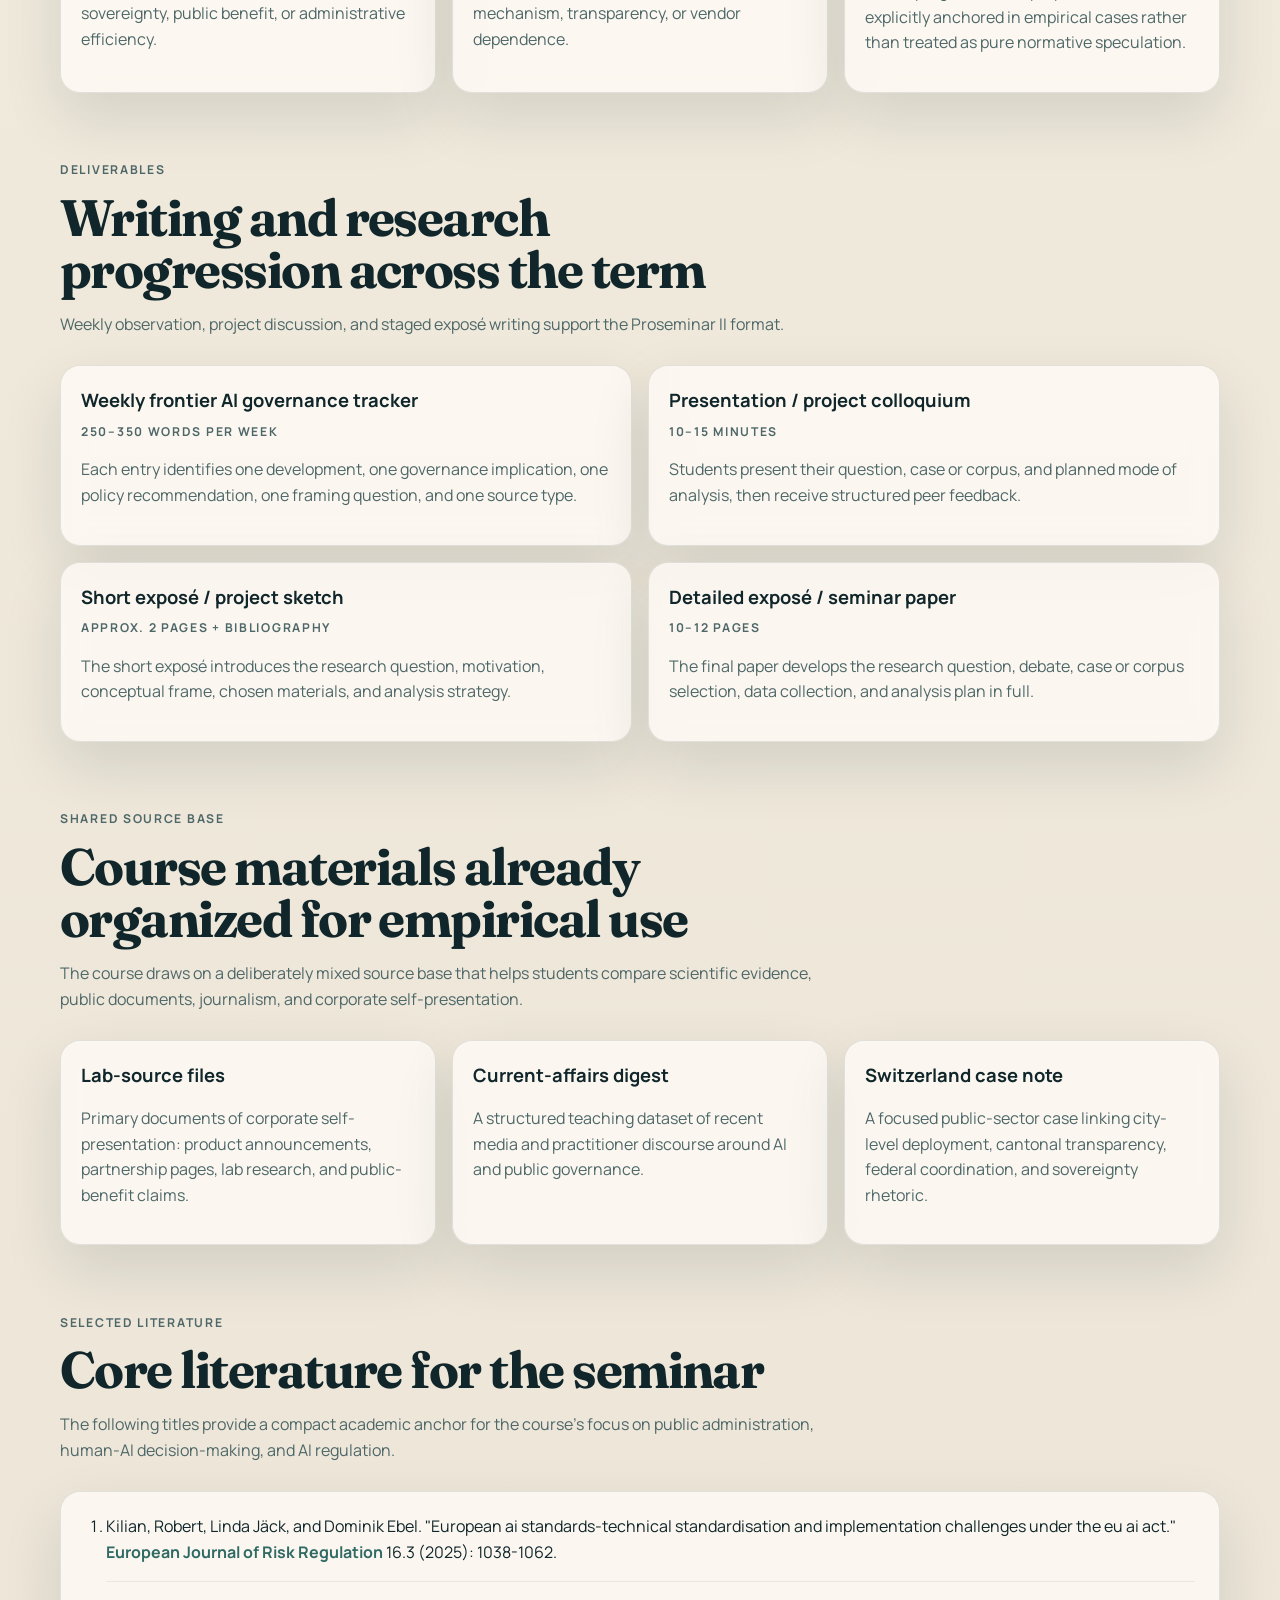
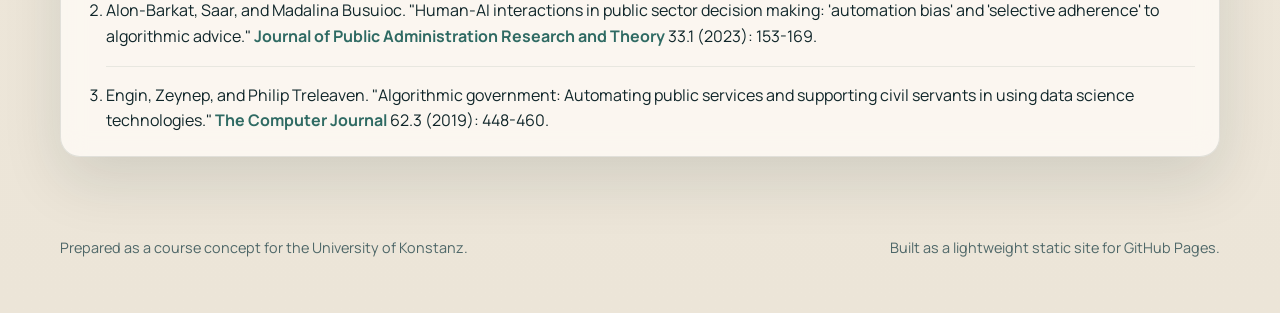
==== commit 01f857f4: "Add formal seminar information to homepage" ====
--- a/docs/index.html
+++ b/docs/index.html
@@ -24,6 +24,7 @@
       </a>
       <nav class="site-nav" aria-label="Primary">
         <a href="#profile">Profile</a>
+        <a href="#formal">Formalities</a>
         <a href="#modules">Modules</a>
         <a href="#deliverables">Deliverables</a>
         <a href="#materials">Materials</a>
@@ -141,6 +142,40 @@
         </div>
       </section>
 
+      <section id="formal" class="section-block">
+        <div class="section-heading reveal">
+          <p class="mini-label">Formal seminar information</p>
+          <h2>Key details for the university course description</h2>
+          <p>
+            The seminar is designed to align closely with the Proseminar II
+            profile in Politics, Public Administration, and Management.
+          </p>
+        </div>
+        <div class="card-grid three-up">
+          <article class="info-card reveal">
+            <h3>Format and scope</h3>
+            <p>
+              <strong>Course type:</strong> Proseminar II<br />
+              <strong>Weekly contact time:</strong> 2 SWS
+            </p>
+          </article>
+          <article class="info-card reveal reveal-delay-1">
+            <h3>Leistungsnachweise</h3>
+            <p>
+              Referat, Kurzexposé / Skizze, Hausarbeit (in Form eines
+              ausführlichen Exposés)
+            </p>
+          </article>
+          <article class="info-card reveal reveal-delay-2">
+            <h3>Schwerpunkte wissenschaftlichen Arbeitens</h3>
+            <p>
+              Theorieentwicklung, Forschungsdesign, Datenerhebung und
+              -analyse, Forschungsbasierter Transfer
+            </p>
+          </article>
+        </div>
+      </section>
+
       <section id="modules" class="section-block">
         <div class="section-heading reveal">
           <p class="mini-label">Course arc</p>
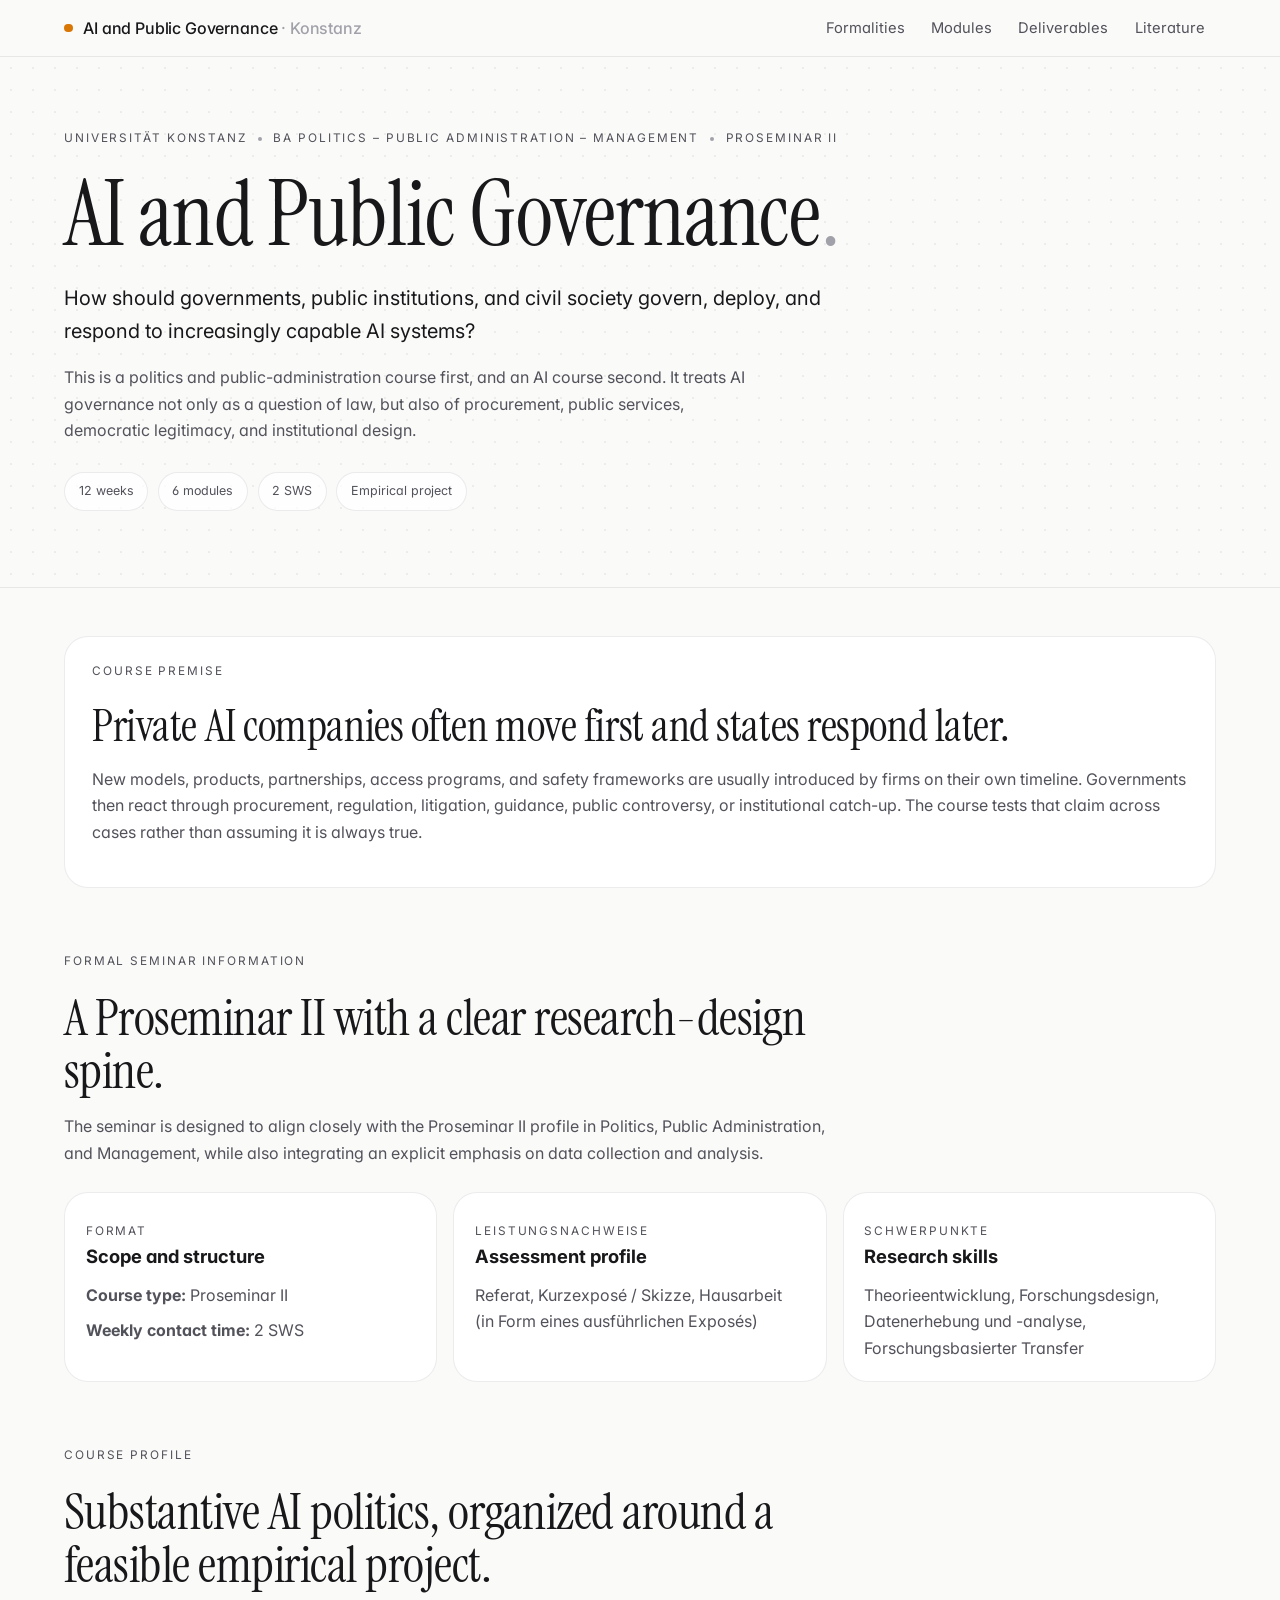
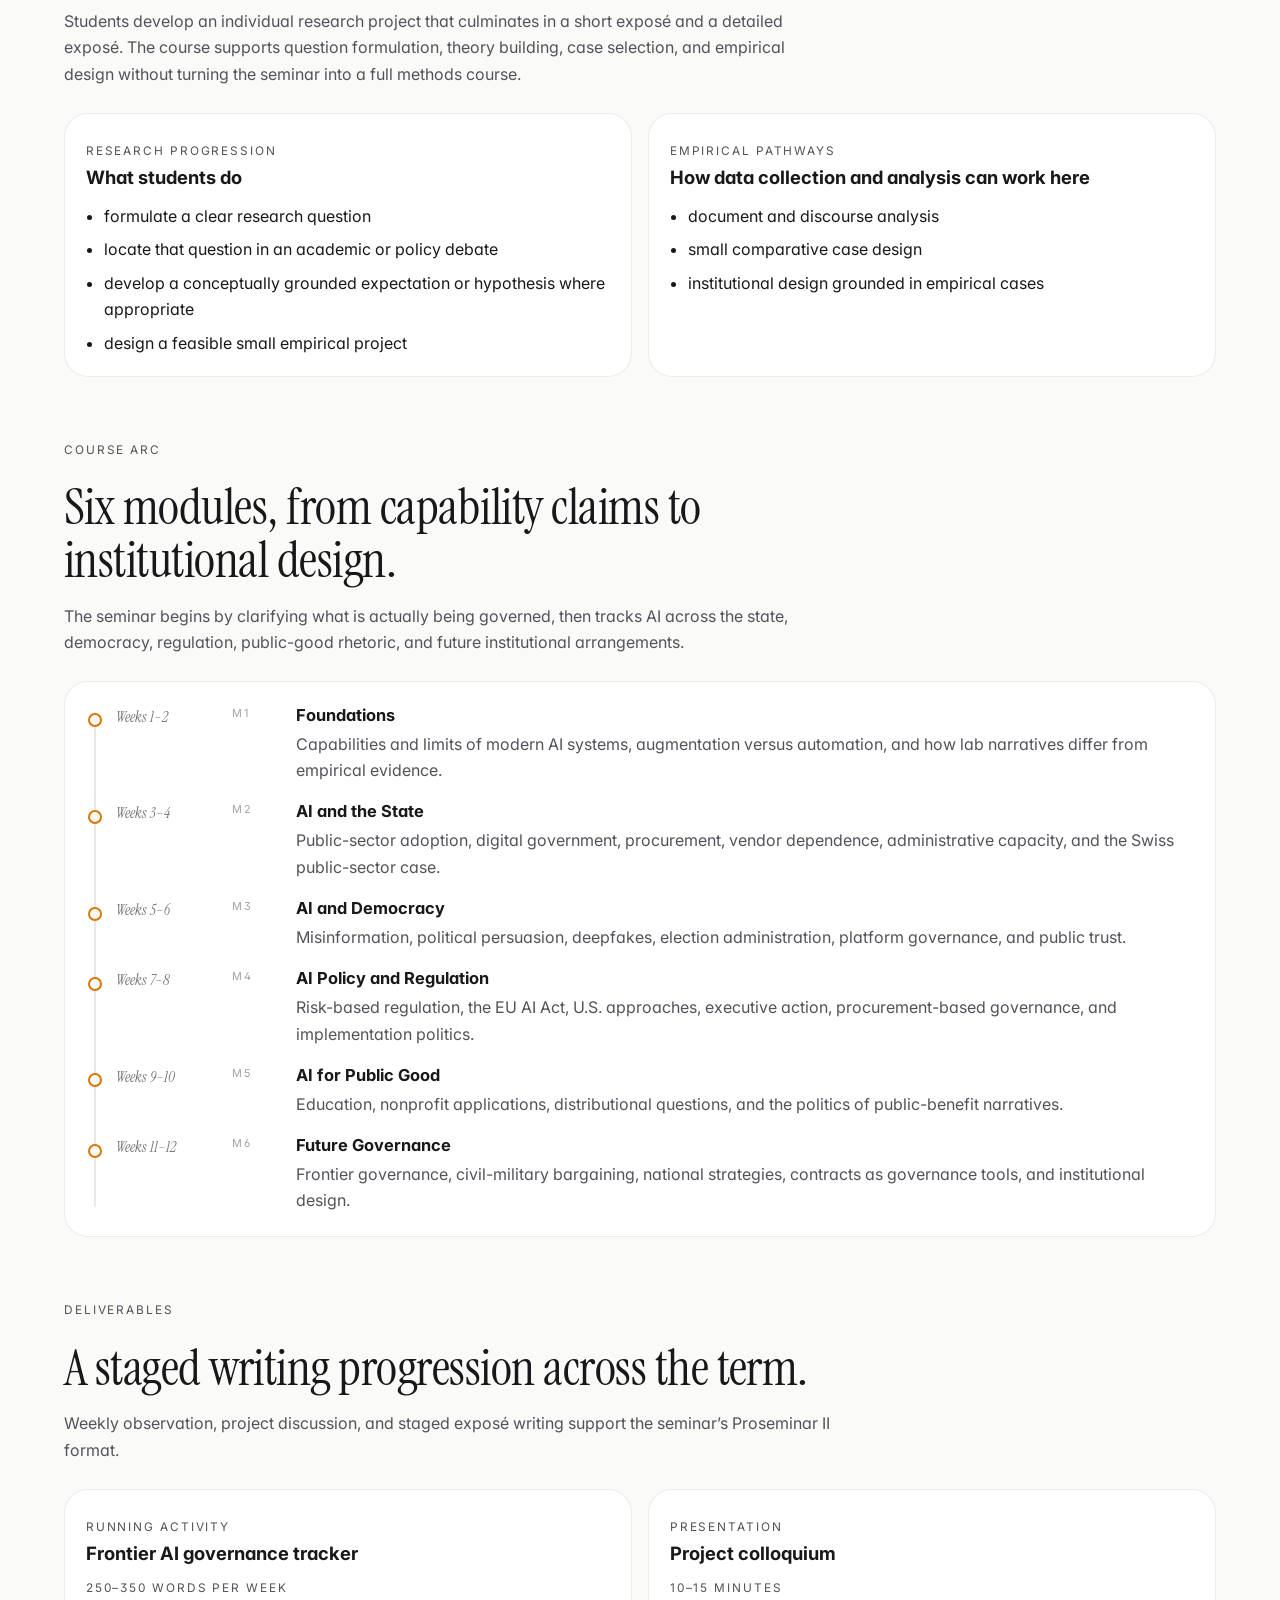
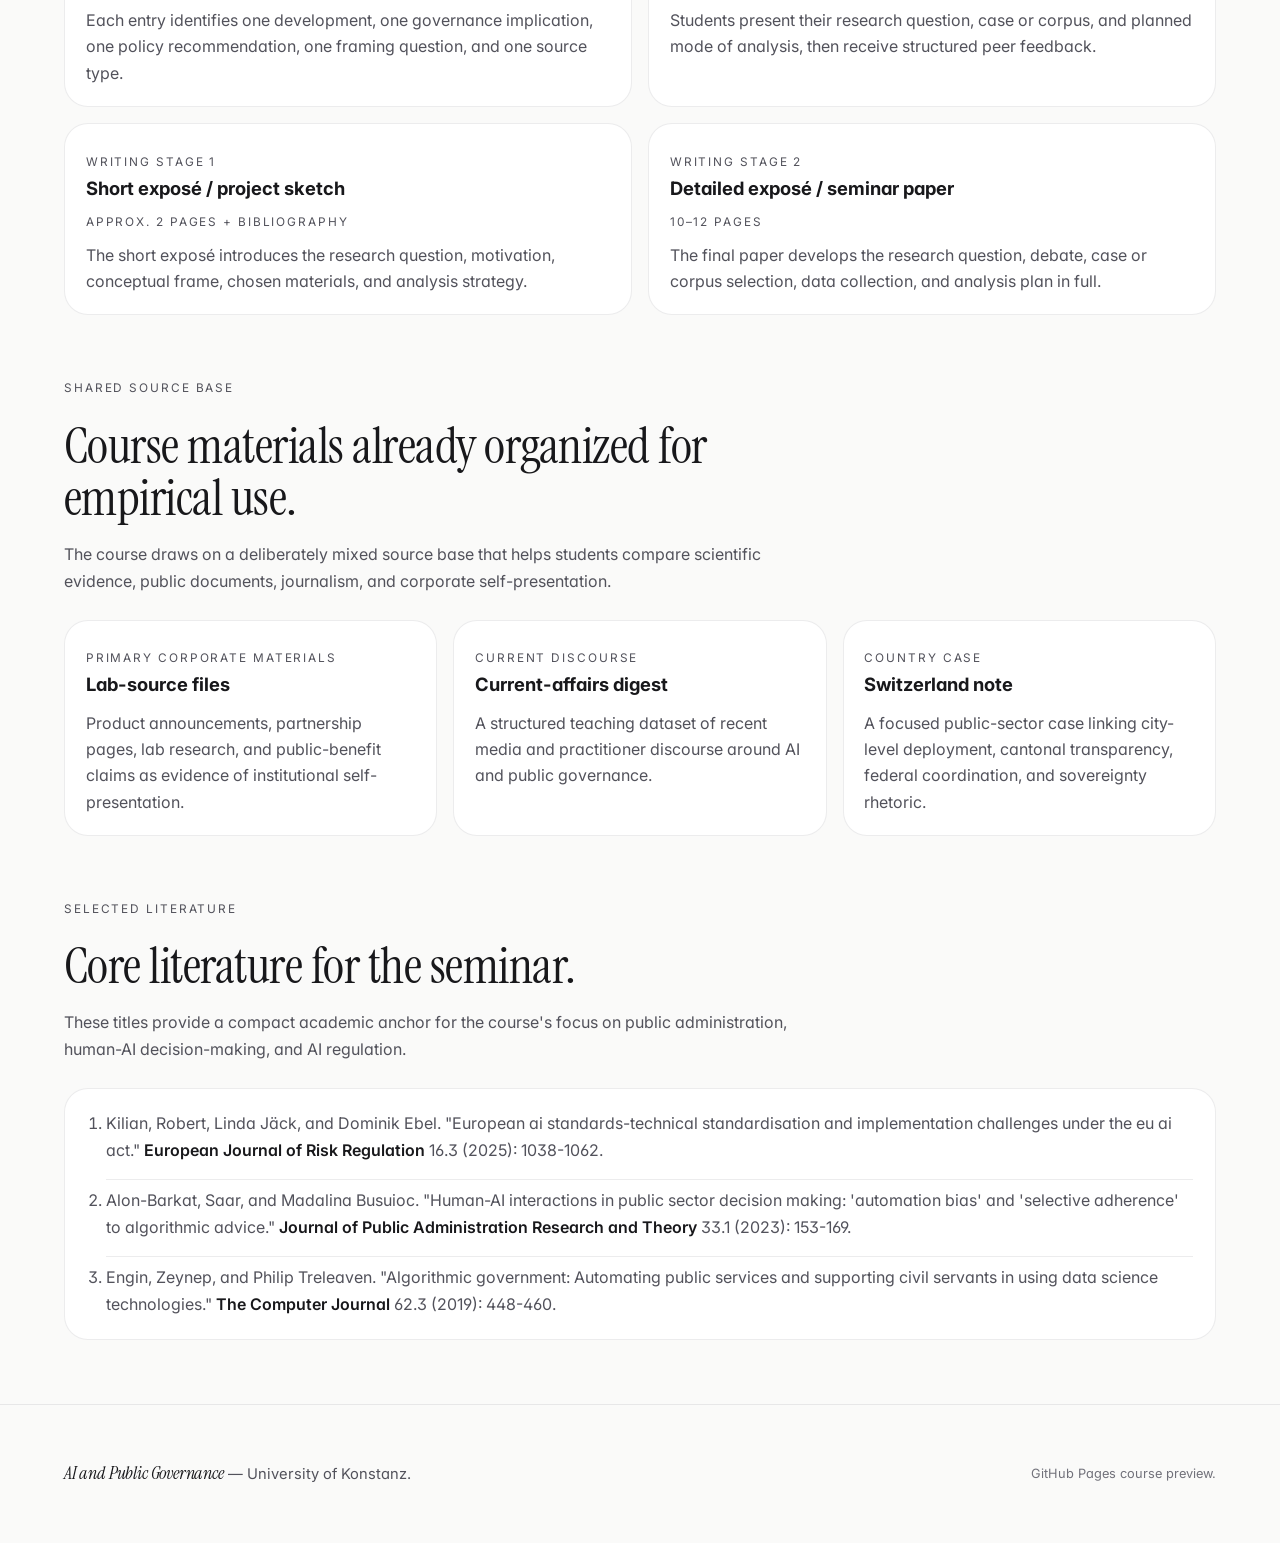
==== commit 085e2eb0: "Restyle homepage with cleaner editorial layout" ====
--- a/docs/index.html
+++ b/docs/index.html
@@ -8,166 +8,113 @@
       name="description"
       content="AI and Public Governance is a Proseminar II course concept on how governments, public institutions, and civil society govern, deploy, and respond to increasingly capable AI systems."
     />
-    <meta name="theme-color" content="#10262a" />
+    <meta name="theme-color" content="#0f1720" />
+    <link rel="preconnect" href="https://fonts.googleapis.com" />
+    <link rel="preconnect" href="https://fonts.gstatic.com" crossorigin />
+    <link
+      href="https://fonts.googleapis.com/css2?family=Inter:wght@400;500;600;700&family=Instrument+Serif:ital@0;1&display=swap"
+      rel="stylesheet"
+    />
     <link rel="icon" href="favicon.svg" type="image/svg+xml" />
     <link rel="stylesheet" href="assets/styles.css" />
   </head>
-  <body>
-    <div class="backdrop" aria-hidden="true"></div>
+  <body id="top">
     <header class="site-header">
-      <a class="brand" href="#top" aria-label="AI and Public Governance">
-        <span class="brand-mark">KG</span>
-        <span class="brand-copy">
-          <strong>AI and Public Governance</strong>
-          <small>Proseminar II course concept</small>
-        </span>
-      </a>
-      <nav class="site-nav" aria-label="Primary">
-        <a href="#profile">Profile</a>
-        <a href="#formal">Formalities</a>
-        <a href="#modules">Modules</a>
-        <a href="#deliverables">Deliverables</a>
-        <a href="#materials">Materials</a>
-        <a href="#literature">Literature</a>
+      <nav class="shell nav-row" aria-label="Primary">
+        <a class="brand" href="#top" aria-label="AI and Public Governance">
+          <span class="brand-dot" aria-hidden="true"></span>
+          <span>AI and Public Governance <span class="brand-meta">· Konstanz</span></span>
+        </a>
+        <div class="nav-links">
+          <a href="#formal">Formalities</a>
+          <a href="#modules">Modules</a>
+          <a href="#deliverables">Deliverables</a>
+          <a href="#literature">Literature</a>
+        </div>
       </nav>
     </header>
 
-    <main id="top">
-      <section class="hero panel">
-        <div class="hero-copy reveal">
-          <p class="eyebrow">University of Konstanz • BA Politics – Public Administration – Management</p>
-          <h1>AI and Public Governance</h1>
-          <p class="lead">
-            How should governments, public institutions, and civil society govern,
-            deploy, and respond to increasingly capable AI systems?
-          </p>
-          <p class="supporting">
-            This course is designed as a politics and public-administration seminar
-            first, and an AI course second. It treats AI governance not only as a
-            question of regulation, but also of procurement, public services,
-            democratic legitimacy, and institutional design.
-          </p>
-          <div class="cta-row">
-            <a class="button button-solid" href="#profile">Course profile</a>
-            <a class="button button-ghost" href="#deliverables">Project format</a>
-          </div>
-          <ul class="tag-row" aria-label="At a glance">
-            <li>12 weeks</li>
-            <li>6 modules</li>
-            <li>Proseminar II</li>
-            <li>Empirically oriented</li>
-          </ul>
-        </div>
-        <aside class="hero-card reveal reveal-delay-1">
-          <p class="mini-label">At a glance</p>
-          <div class="stat-grid">
-            <article>
-              <span class="stat">12</span>
-              <p>weekly sessions</p>
-            </article>
-            <article>
-              <span class="stat">6</span>
-              <p>thematic modules</p>
-            </article>
-            <article>
-              <span class="stat">2</span>
-              <p>stages of exposé work</p>
-            </article>
-            <article>
-              <span class="stat">1</span>
-              <p>shared empirical tracker</p>
-            </article>
-          </div>
-          <p class="card-note">
-            Students develop an individual research project using a small corpus
-            of documents or a small comparative set of cases drawn from course
-            materials.
-          </p>
-        </aside>
-      </section>
-
-      <section class="panel statement reveal">
-        <p class="mini-label">Course premise</p>
-        <blockquote>
-          Private AI companies often move first and states respond later.
-        </blockquote>
-        <p>
-          New models, products, partnerships, access programs, and safety
-          frameworks are usually introduced by firms on their own timeline.
-          Governments then react through procurement, regulation, litigation,
-          guidance, public controversy, or institutional catch-up. The course
-          tests that claim across cases rather than assuming it is always true.
+    <section class="hero dotgrid">
+      <div class="shell hero-inner">
+        <p class="eyebrow">
+          Universität Konstanz
+          <span class="eyebrow-sep"></span>
+          BA Politics – Public Administration – Management
+          <span class="eyebrow-sep"></span>
+          Proseminar II
         </p>
-      </section>
-
-      <section id="profile" class="section-block">
-        <div class="section-heading reveal">
-          <p class="mini-label">Proseminar II profile</p>
-          <h2>Substantive AI politics with a clear research-design spine</h2>
-          <p>
-            The course preserves a strong public-governance focus while giving
-            students structured support for research-question development,
-            theory building, case selection, and empirical design.
-          </p>
-        </div>
-        <div class="card-grid four-up">
-          <article class="info-card reveal">
-            <h3>Research question</h3>
-            <p>
-              Students move from a broad course theme toward a precise,
-              workable research question anchored in current governance debates.
-            </p>
-          </article>
-          <article class="info-card reveal reveal-delay-1">
-            <h3>Debate and gap</h3>
-            <p>
-              Each project is located in an academic or policy conversation and
-              framed around a clearly identifiable problem, tension, or gap.
-            </p>
-          </article>
-          <article class="info-card reveal reveal-delay-2">
-            <h3>Data and analysis</h3>
-            <p>
-              To strengthen data collection and analysis, students work with a
-              document corpus, a media dataset, or a small comparative case set.
-            </p>
-          </article>
-          <article class="info-card reveal reveal-delay-3">
-            <h3>Writing progression</h3>
-            <p>
-              The seminar culminates in a short exposé, a project colloquium,
-              and a detailed exposé that develops the research design in full.
-            </p>
-          </article>
-        </div>
-      </section>
-
-      <section id="formal" class="section-block">
-        <div class="section-heading reveal">
-          <p class="mini-label">Formal seminar information</p>
-          <h2>Key details for the university course description</h2>
+        <h1 class="serif hero-title">
+          AI and Public Governance<span class="hero-mark">.</span>
+        </h1>
+        <p class="hero-lead">
+          How should governments, public institutions, and civil society govern,
+          deploy, and respond to increasingly capable AI systems?
+        </p>
+        <p class="hero-copy">
+          This is a politics and public-administration course first, and an AI
+          course second. It treats AI governance not only as a question of law,
+          but also of procurement, public services, democratic legitimacy, and
+          institutional design.
+        </p>
+        <div class="hero-chips" aria-label="At a glance">
+          <span>12 weeks</span>
+          <span>6 modules</span>
+          <span>2 SWS</span>
+          <span>Empirical project</span>
+        </div>
+      </div>
+    </section>
+
+    <main class="shell">
+      <section class="section">
+        <div class="statement">
+          <p class="eyebrow">Course premise</p>
+          <blockquote class="serif">
+            Private AI companies often move first and states respond later.
+          </blockquote>
+          <p>
+            New models, products, partnerships, access programs, and safety
+            frameworks are usually introduced by firms on their own timeline.
+            Governments then react through procurement, regulation, litigation,
+            guidance, public controversy, or institutional catch-up. The course
+            tests that claim across cases rather than assuming it is always
+            true.
+          </p>
+        </div>
+      </section>
+
+      <section id="formal" class="section">
+        <div class="section-intro">
+          <p class="eyebrow">Formal seminar information</p>
+          <h2 class="serif section-title">A Proseminar II with a clear research-design spine.</h2>
           <p>
             The seminar is designed to align closely with the Proseminar II
-            profile in Politics, Public Administration, and Management.
-          </p>
-        </div>
-        <div class="card-grid three-up">
-          <article class="info-card reveal">
-            <h3>Format and scope</h3>
-            <p>
-              <strong>Course type:</strong> Proseminar II<br />
-              <strong>Weekly contact time:</strong> 2 SWS
-            </p>
-          </article>
-          <article class="info-card reveal reveal-delay-1">
-            <h3>Leistungsnachweise</h3>
+            profile in Politics, Public Administration, and Management, while
+            also integrating an explicit emphasis on data collection and
+            analysis.
+          </p>
+        </div>
+
+        <div class="grid three">
+          <article class="panel">
+            <p class="panel-kicker">Format</p>
+            <h3>Scope and structure</h3>
+            <p><strong>Course type:</strong> Proseminar II</p>
+            <p><strong>Weekly contact time:</strong> 2 SWS</p>
+          </article>
+
+          <article class="panel">
+            <p class="panel-kicker">Leistungsnachweise</p>
+            <h3>Assessment profile</h3>
             <p>
               Referat, Kurzexposé / Skizze, Hausarbeit (in Form eines
               ausführlichen Exposés)
             </p>
           </article>
-          <article class="info-card reveal reveal-delay-2">
-            <h3>Schwerpunkte wissenschaftlichen Arbeitens</h3>
+
+          <article class="panel">
+            <p class="panel-kicker">Schwerpunkte</p>
+            <h3>Research skills</h3>
             <p>
               Theorieentwicklung, Forschungsdesign, Datenerhebung und
               -analyse, Forschungsbasierter Transfer
@@ -176,278 +123,187 @@
         </div>
       </section>
 
-      <section id="modules" class="section-block">
-        <div class="section-heading reveal">
-          <p class="mini-label">Course arc</p>
-          <h2>Six modules, moving from capability claims to institutional design</h2>
+      <section id="profile" class="section">
+        <div class="section-intro">
+          <p class="eyebrow">Course profile</p>
+          <h2 class="serif section-title">Substantive AI politics, organized around a feasible empirical project.</h2>
+          <p>
+            Students develop an individual research project that culminates in
+            a short exposé and a detailed exposé. The course supports question
+            formulation, theory building, case selection, and empirical design
+            without turning the seminar into a full methods course.
+          </p>
+        </div>
+
+        <div class="grid two">
+          <article class="panel">
+            <p class="panel-kicker">Research progression</p>
+            <h3>What students do</h3>
+            <ul class="compact-list">
+              <li>formulate a clear research question</li>
+              <li>locate that question in an academic or policy debate</li>
+              <li>develop a conceptually grounded expectation or hypothesis where appropriate</li>
+              <li>design a feasible small empirical project</li>
+            </ul>
+          </article>
+
+          <article class="panel">
+            <p class="panel-kicker">Empirical pathways</p>
+            <h3>How data collection and analysis can work here</h3>
+            <ul class="compact-list">
+              <li>document and discourse analysis</li>
+              <li>small comparative case design</li>
+              <li>institutional design grounded in empirical cases</li>
+            </ul>
+          </article>
+        </div>
+      </section>
+
+      <section id="modules" class="section">
+        <div class="section-intro">
+          <p class="eyebrow">Course arc</p>
+          <h2 class="serif section-title">Six modules, from capability claims to institutional design.</h2>
           <p>
             The seminar begins by clarifying what is actually being governed,
             then tracks AI across the state, democracy, regulation, public-good
             rhetoric, and future institutional arrangements.
           </p>
         </div>
-        <div class="card-grid three-up">
-          <article class="module-card reveal">
-            <p class="week-range">Weeks 1–2</p>
-            <h3>Module 1<br />Foundations</h3>
-            <p class="guiding-question">What exactly is being governed?</p>
-            <p>
-              Capabilities and limits of modern AI systems, augmentation versus
-              automation, and how lab narratives differ from empirical evidence.
-            </p>
-          </article>
-          <article class="module-card reveal reveal-delay-1">
-            <p class="week-range">Weeks 3–4</p>
-            <h3>Module 2<br />AI and the State</h3>
-            <p class="guiding-question">How does the state adopt AI, and on whose terms?</p>
-            <p>
-              Public-sector adoption, digital government, procurement, vendor
-              dependence, administrative capacity, and the Swiss public-sector case.
-            </p>
-          </article>
-          <article class="module-card reveal reveal-delay-2">
-            <p class="week-range">Weeks 5–6</p>
-            <h3>Module 3<br />AI and Democracy</h3>
-            <p class="guiding-question">What happens when AI enters elections and public communication?</p>
-            <p>
-              Misinformation, political persuasion, deepfakes, election
-              administration, platform governance, and public trust.
-            </p>
-          </article>
-          <article class="module-card reveal">
-            <p class="week-range">Weeks 7–8</p>
-            <h3>Module 4<br />AI Policy and Regulation</h3>
-            <p class="guiding-question">Who governs AI, and through what kinds of rules?</p>
-            <p>
-              Risk-based regulation, the EU AI Act, U.S. approaches, executive
-              action, procurement-based governance, and implementation politics.
-            </p>
-          </article>
-          <article class="module-card reveal reveal-delay-1">
-            <p class="week-range">Weeks 9–10</p>
-            <h3>Module 5<br />AI for Public Good</h3>
-            <p class="guiding-question">When AI is framed as socially beneficial, who defines the benefit?</p>
-            <p>
-              Education, nonprofit applications, distributional questions, and
-              the politics of public-benefit narratives.
-            </p>
-          </article>
-          <article class="module-card reveal reveal-delay-2">
-            <p class="week-range">Weeks 11–12</p>
-            <h3>Module 6<br />Future Governance</h3>
-            <p class="guiding-question">What institutions do we need if companies continue to move first?</p>
-            <p>
-              Frontier governance, civil-military bargaining, national
-              strategies, contracts as governance tools, and institutional design.
-            </p>
-          </article>
-        </div>
-      </section>
-
-      <section class="section-block">
-        <div class="section-heading reveal">
-          <p class="mini-label">Weekly rhythm</p>
-          <h2>Representative weekly topics</h2>
-          <p>
-            Each week pairs scientific literature with policy documents,
-            journalism, and selected primary corporate materials.
-          </p>
-        </div>
-        <div class="timeline">
-          <article class="timeline-card reveal">
-            <span class="timeline-index">01</span>
-            <div>
-              <h3>Capabilities, limits, and the pace of change</h3>
-              <p>
-                Students distinguish technical capability, task exposure, and
-                institutional adoption.
-              </p>
-            </div>
-          </article>
-          <article class="timeline-card reveal reveal-delay-1">
-            <span class="timeline-index">02</span>
-            <div>
-              <h3>Augmentation versus automation</h3>
-              <p>
-                The course reads productivity claims critically and asks where
-                AI should support judgment rather than replace it.
-              </p>
-            </div>
-          </article>
-          <article class="timeline-card reveal reveal-delay-2">
-            <span class="timeline-index">03</span>
-            <div>
-              <h3>Public-sector adoption and digital government</h3>
-              <p>
-                Cases include OpenAI for Government, U.S. federal adoption, and
-                Zurich's secure internal AI assistant.
-              </p>
-            </div>
-          </article>
-          <article class="timeline-card reveal">
-            <span class="timeline-index">04</span>
-            <div>
-              <h3>Procurement, vendor dependence, and capacity</h3>
-              <p>
-                Students examine cloud intermediation, bargaining power, and the
-                administrative politics of AI uptake.
-              </p>
-            </div>
-          </article>
-          <article class="timeline-card reveal reveal-delay-1">
-            <span class="timeline-index">05</span>
-            <div>
-              <h3>Misinformation and elections</h3>
-              <p>
-                A democracy module focused on election information, deepfakes,
-                and institutional response.
-              </p>
-            </div>
-          </article>
-          <article class="timeline-card reveal reveal-delay-2">
-            <span class="timeline-index">06</span>
-            <div>
-              <h3>Political persuasion and government communication</h3>
-              <p>
-                The seminar moves beyond falsehood to legitimacy, affect, and
-                authenticity in public communication.
-              </p>
-            </div>
-          </article>
-          <article class="timeline-card reveal">
-            <span class="timeline-index">07</span>
-            <div>
-              <h3>Risk-based regulation and the EU AI Act</h3>
-              <p>
-                Students compare law on the books with compliance discourse and
-                ongoing political contestation.
-              </p>
-            </div>
-          </article>
-          <article class="timeline-card reveal reveal-delay-1">
-            <span class="timeline-index">08</span>
-            <div>
-              <h3>U.S. approaches, federalism, and self-regulation</h3>
-              <p>
-                Public regulation, executive action, and frontier-lab governance
-                are set into direct comparison.
-              </p>
-            </div>
-          </article>
-          <article class="timeline-card reveal reveal-delay-2">
-            <span class="timeline-index">09</span>
-            <div>
-              <h3>Education and the public-good claim</h3>
-              <p>
-                AI in higher education becomes a test case for benefit,
-                pedagogy, access, and organizational strategy.
-              </p>
-            </div>
-          </article>
-          <article class="timeline-card reveal">
-            <span class="timeline-index">10</span>
-            <div>
-              <h3>Nonprofits and the distribution of benefits</h3>
-              <p>
-                Students ask whether claims of social benefit describe real
-                redistribution, strategic philanthropy, or agenda-setting.
-              </p>
-            </div>
-          </article>
-          <article class="timeline-card reveal reveal-delay-1">
-            <span class="timeline-index">11</span>
-            <div>
-              <h3>Institutional design and lab self-governance</h3>
-              <p>
-                The seminar examines whether current public-interest and trust
-                models are politically credible.
-              </p>
-            </div>
-          </article>
-          <article class="timeline-card reveal reveal-delay-2">
-            <span class="timeline-index">12</span>
-            <div>
-              <h3>Frontier governance and contracts as governance tools</h3>
-              <p>
-                The final week asks what institutions should exist by 2035 that
-                do not exist today.
-              </p>
-            </div>
-          </article>
-        </div>
-      </section>
-
-      <section class="section-block">
-        <div class="section-heading reveal">
-          <p class="mini-label">Empirical pathways</p>
-          <h2>Three feasible routes into data collection and analysis</h2>
-          <p>
-            The course is designed so that students can complete an empirical
-            project without turning the seminar into a full methods course.
-          </p>
-        </div>
-        <div class="card-grid three-up">
-          <article class="path-card reveal">
-            <h3>Document and discourse analysis</h3>
-            <p>
-              Compare how labs, governments, and journalism frame issues such as
-              safety, sovereignty, public benefit, or administrative efficiency.
-            </p>
-          </article>
-          <article class="path-card reveal reveal-delay-1">
-            <h3>Small comparative case design</h3>
-            <p>
-              Analyze two to four public-sector AI cases across variables such
-              as governance mechanism, transparency, or vendor dependence.
-            </p>
-          </article>
-          <article class="path-card reveal reveal-delay-2">
-            <h3>Institutional design grounded in evidence</h3>
-            <p>
-              Develop a governance proposal that is explicitly anchored in
-              empirical cases rather than treated as pure normative speculation.
-            </p>
-          </article>
-        </div>
-      </section>
-
-      <section id="deliverables" class="section-block">
-        <div class="section-heading reveal">
-          <p class="mini-label">Deliverables</p>
-          <h2>Writing and research progression across the term</h2>
+
+        <div class="panel timeline-panel">
+          <ol class="timeline">
+            <li>
+              <div class="timeline-row">
+                <span class="timeline-date">Weeks 1–2</span>
+                <span class="timeline-tag">M1</span>
+                <div>
+                  <h3>Foundations</h3>
+                  <p>
+                    Capabilities and limits of modern AI systems, augmentation
+                    versus automation, and how lab narratives differ from
+                    empirical evidence.
+                  </p>
+                </div>
+              </div>
+            </li>
+            <li>
+              <div class="timeline-row">
+                <span class="timeline-date">Weeks 3–4</span>
+                <span class="timeline-tag">M2</span>
+                <div>
+                  <h3>AI and the State</h3>
+                  <p>
+                    Public-sector adoption, digital government, procurement,
+                    vendor dependence, administrative capacity, and the Swiss
+                    public-sector case.
+                  </p>
+                </div>
+              </div>
+            </li>
+            <li>
+              <div class="timeline-row">
+                <span class="timeline-date">Weeks 5–6</span>
+                <span class="timeline-tag">M3</span>
+                <div>
+                  <h3>AI and Democracy</h3>
+                  <p>
+                    Misinformation, political persuasion, deepfakes, election
+                    administration, platform governance, and public trust.
+                  </p>
+                </div>
+              </div>
+            </li>
+            <li>
+              <div class="timeline-row">
+                <span class="timeline-date">Weeks 7–8</span>
+                <span class="timeline-tag">M4</span>
+                <div>
+                  <h3>AI Policy and Regulation</h3>
+                  <p>
+                    Risk-based regulation, the EU AI Act, U.S. approaches,
+                    executive action, procurement-based governance, and
+                    implementation politics.
+                  </p>
+                </div>
+              </div>
+            </li>
+            <li>
+              <div class="timeline-row">
+                <span class="timeline-date">Weeks 9–10</span>
+                <span class="timeline-tag">M5</span>
+                <div>
+                  <h3>AI for Public Good</h3>
+                  <p>
+                    Education, nonprofit applications, distributional
+                    questions, and the politics of public-benefit narratives.
+                  </p>
+                </div>
+              </div>
+            </li>
+            <li>
+              <div class="timeline-row">
+                <span class="timeline-date">Weeks 11–12</span>
+                <span class="timeline-tag">M6</span>
+                <div>
+                  <h3>Future Governance</h3>
+                  <p>
+                    Frontier governance, civil-military bargaining, national
+                    strategies, contracts as governance tools, and institutional
+                    design.
+                  </p>
+                </div>
+              </div>
+            </li>
+          </ol>
+        </div>
+      </section>
+
+      <section id="deliverables" class="section">
+        <div class="section-intro">
+          <p class="eyebrow">Deliverables</p>
+          <h2 class="serif section-title">A staged writing progression across the term.</h2>
           <p>
             Weekly observation, project discussion, and staged exposé writing
-            support the Proseminar II format.
-          </p>
-        </div>
-        <div class="card-grid two-up">
-          <article class="deliverable-card reveal">
-            <h3>Weekly frontier AI governance tracker</h3>
-            <p class="deliverable-meta">250–350 words per week</p>
-            <p>
-              Each entry identifies one development, one governance implication,
-              one policy recommendation, one framing question, and one source type.
-            </p>
-          </article>
-          <article class="deliverable-card reveal reveal-delay-1">
-            <h3>Presentation / project colloquium</h3>
-            <p class="deliverable-meta">10–15 minutes</p>
-            <p>
-              Students present their question, case or corpus, and planned mode
-              of analysis, then receive structured peer feedback.
-            </p>
-          </article>
-          <article class="deliverable-card reveal">
+            support the seminar’s Proseminar II format.
+          </p>
+        </div>
+
+        <div class="grid two">
+          <article class="panel">
+            <p class="panel-kicker">Running activity</p>
+            <h3>Frontier AI governance tracker</h3>
+            <p class="panel-meta">250–350 words per week</p>
+            <p>
+              Each entry identifies one development, one governance
+              implication, one policy recommendation, one framing question, and
+              one source type.
+            </p>
+          </article>
+
+          <article class="panel">
+            <p class="panel-kicker">Presentation</p>
+            <h3>Project colloquium</h3>
+            <p class="panel-meta">10–15 minutes</p>
+            <p>
+              Students present their research question, case or corpus, and
+              planned mode of analysis, then receive structured peer feedback.
+            </p>
+          </article>
+
+          <article class="panel">
+            <p class="panel-kicker">Writing stage 1</p>
             <h3>Short exposé / project sketch</h3>
-            <p class="deliverable-meta">Approx. 2 pages + bibliography</p>
+            <p class="panel-meta">Approx. 2 pages + bibliography</p>
             <p>
               The short exposé introduces the research question, motivation,
               conceptual frame, chosen materials, and analysis strategy.
             </p>
           </article>
-          <article class="deliverable-card reveal reveal-delay-1">
+
+          <article class="panel">
+            <p class="panel-kicker">Writing stage 2</p>
             <h3>Detailed exposé / seminar paper</h3>
-            <p class="deliverable-meta">10–12 pages</p>
+            <p class="panel-meta">10–12 pages</p>
             <p>
               The final paper develops the research question, debate, case or
               corpus selection, data collection, and analysis plan in full.
@@ -456,52 +312,60 @@
         </div>
       </section>
 
-      <section id="materials" class="section-block">
-        <div class="section-heading reveal">
-          <p class="mini-label">Shared source base</p>
-          <h2>Course materials already organized for empirical use</h2>
+      <section id="materials" class="section">
+        <div class="section-intro">
+          <p class="eyebrow">Shared source base</p>
+          <h2 class="serif section-title">Course materials already organized for empirical use.</h2>
           <p>
             The course draws on a deliberately mixed source base that helps
             students compare scientific evidence, public documents, journalism,
             and corporate self-presentation.
           </p>
         </div>
-        <div class="card-grid three-up">
-          <article class="source-card reveal">
+
+        <div class="grid three">
+          <article class="panel">
+            <p class="panel-kicker">Primary corporate materials</p>
             <h3>Lab-source files</h3>
             <p>
-              Primary documents of corporate self-presentation: product
-              announcements, partnership pages, lab research, and public-benefit claims.
-            </p>
-          </article>
-          <article class="source-card reveal reveal-delay-1">
+              Product announcements, partnership pages, lab research, and
+              public-benefit claims as evidence of institutional self-presentation.
+            </p>
+          </article>
+
+          <article class="panel">
+            <p class="panel-kicker">Current discourse</p>
             <h3>Current-affairs digest</h3>
             <p>
               A structured teaching dataset of recent media and practitioner
               discourse around AI and public governance.
             </p>
           </article>
-          <article class="source-card reveal reveal-delay-2">
-            <h3>Switzerland case note</h3>
+
+          <article class="panel">
+            <p class="panel-kicker">Country case</p>
+            <h3>Switzerland note</h3>
             <p>
               A focused public-sector case linking city-level deployment,
-              cantonal transparency, federal coordination, and sovereignty rhetoric.
-            </p>
-          </article>
-        </div>
-      </section>
-
-      <section id="literature" class="section-block">
-        <div class="section-heading reveal">
-          <p class="mini-label">Selected literature</p>
-          <h2>Core literature for the seminar</h2>
-          <p>
-            The following titles provide a compact academic anchor for the
-            course's focus on public administration, human-AI decision-making,
-            and AI regulation.
-          </p>
-        </div>
-        <div class="literature-panel reveal">
+              cantonal transparency, federal coordination, and sovereignty
+              rhetoric.
+            </p>
+          </article>
+        </div>
+      </section>
+
+      <section id="literature" class="section">
+        <div class="section-intro">
+          <p class="eyebrow">Selected literature</p>
+          <h2 class="serif section-title">Core literature for the seminar.</h2>
+          <p>
+            These titles provide a compact academic anchor for the course's
+            focus on public administration, human-AI decision-making, and AI
+            regulation.
+          </p>
+        </div>
+
+        <div class="panel literature-panel">
           <ol class="literature-list">
             <li>
               Kilian, Robert, Linda Jäck, and Dominik Ebel. "European ai
@@ -528,12 +392,10 @@
     </main>
 
     <footer class="site-footer">
-      <p>
-        Prepared as a course concept for the University of Konstanz.
-      </p>
-      <p>
-        Built as a lightweight static site for GitHub Pages.
-      </p>
+      <div class="shell footer-row">
+        <p><span class="serif footer-title">AI and Public Governance</span> — University of Konstanz.</p>
+        <p class="footer-note">GitHub Pages course preview.</p>
+      </div>
     </footer>
   </body>
 </html>
--- a/docs/assets/styles.css
+++ b/docs/assets/styles.css
@@ -1,20 +1,20 @@
-@import url("https://fonts.googleapis.com/css2?family=Fraunces:opsz,wght@9..144,600;9..144,700&family=Manrope:wght@400;500;600;700&display=swap");
+html {
+  scroll-behavior: smooth;
+}
 
 :root {
-  --bg: #f2ecdf;
-  --paper: rgba(255, 252, 246, 0.78);
-  --paper-strong: #fffaf3;
-  --ink: #10262a;
-  --muted: #4e6768;
-  --accent: #b85b38;
-  --accent-soft: rgba(184, 91, 56, 0.12);
-  --accent-2: #2f6a63;
-  --line: rgba(16, 38, 42, 0.11);
-  --shadow: 0 24px 60px rgba(16, 38, 42, 0.12);
-  --radius-lg: 28px;
-  --radius-md: 20px;
-  --radius-sm: 14px;
-  --max-width: 1160px;
+  --bg: rgb(250, 250, 249);
+  --paper: rgb(255, 255, 255);
+  --ink: rgb(24, 24, 27);
+  --muted: rgb(82, 82, 91);
+  --muted-soft: rgb(113, 113, 122);
+  --line: rgba(24, 24, 27, 0.08);
+  --line-strong: rgba(24, 24, 27, 0.12);
+  --accent: #d97706;
+  --grid-line: rgba(24, 24, 27, 0.06);
+  --max-width: 72rem;
+  --radius-lg: 1.5rem;
+  --radius-md: 1rem;
 }
 
 *,
@@ -23,39 +23,28 @@
   box-sizing: border-box;
 }
 
-html {
-  scroll-behavior: smooth;
-}
-
 body {
   margin: 0;
-  font-family: "Manrope", sans-serif;
+  background: var(--bg);
   color: var(--ink);
-  background:
-    radial-gradient(circle at top left, rgba(47, 106, 99, 0.14), transparent 32rem),
-    radial-gradient(circle at top right, rgba(184, 91, 56, 0.12), transparent 28rem),
-    linear-gradient(180deg, #f6f2e8 0%, #f2ecdf 52%, #ece5d8 100%);
-  line-height: 1.6;
-}
-
-.backdrop {
-  position: fixed;
-  inset: 0;
-  pointer-events: none;
-  background-image:
-    linear-gradient(rgba(16, 38, 42, 0.03) 1px, transparent 1px),
-    linear-gradient(90deg, rgba(16, 38, 42, 0.03) 1px, transparent 1px);
-  background-size: 36px 36px;
-  mask-image: linear-gradient(180deg, rgba(0, 0, 0, 0.55), transparent 82%);
+  font-family: "Inter", system-ui, sans-serif;
+  font-feature-settings: "ss01", "cv11";
+  -webkit-font-smoothing: antialiased;
+  line-height: 1.65;
+  text-rendering: optimizeLegibility;
 }
 
 a {
   color: inherit;
 }
 
-.site-header,
-main,
-.site-footer {
+.serif {
+  font-family: "Instrument Serif", Georgia, serif;
+  font-weight: 400;
+  letter-spacing: -0.01em;
+}
+
+.shell {
   width: min(calc(100% - 2rem), var(--max-width));
   margin: 0 auto;
 }
@@ -63,240 +52,176 @@
 .site-header {
   position: sticky;
   top: 0;
-  z-index: 10;
-  margin-top: 1rem;
-  padding: 0.9rem 1.1rem;
+  z-index: 20;
+  background: rgba(250, 250, 249, 0.72);
+  border-bottom: 1px solid var(--line);
+  backdrop-filter: saturate(180%) blur(12px);
+  -webkit-backdrop-filter: saturate(180%) blur(12px);
+}
+
+.nav-row {
+  min-height: 3.5rem;
   display: flex;
   align-items: center;
   justify-content: space-between;
   gap: 1rem;
-  border: 1px solid rgba(255, 255, 255, 0.5);
-  border-radius: 999px;
-  background: rgba(255, 250, 243, 0.78);
-  backdrop-filter: blur(18px);
-  box-shadow: 0 12px 30px rgba(16, 38, 42, 0.08);
 }
 
 .brand {
   display: inline-flex;
   align-items: center;
-  gap: 0.85rem;
+  gap: 0.65rem;
   text-decoration: none;
-}
-
-.brand-mark {
-  width: 2.75rem;
-  height: 2.75rem;
-  display: grid;
-  place-items: center;
-  border-radius: 50%;
-  background: linear-gradient(135deg, var(--accent), #d48447);
-  color: #fffaf3;
-  font-family: "Fraunces", serif;
-  font-size: 1rem;
-  font-weight: 700;
-  box-shadow: 0 12px 24px rgba(184, 91, 56, 0.25);
-}
-
-.brand-copy {
+  font-weight: 500;
+  letter-spacing: -0.01em;
+}
+
+.brand-dot {
+  width: 0.55rem;
+  height: 0.55rem;
+  border-radius: 999px;
+  background: var(--accent);
+}
+
+.brand-meta {
+  color: rgb(161, 161, 170);
+}
+
+.nav-links {
   display: flex;
-  flex-direction: column;
-  line-height: 1.1;
-}
-
-.brand-copy strong {
-  font-size: 0.96rem;
-}
-
-.brand-copy small {
-  margin-top: 0.25rem;
-  color: var(--muted);
-  font-size: 0.76rem;
-}
-
-.site-nav {
+  align-items: center;
+  gap: 0.25rem;
+  flex-wrap: wrap;
+}
+
+.nav-links a {
+  padding: 0.45rem 0.7rem;
+  border-radius: 0.5rem;
+  color: var(--muted);
+  text-decoration: none;
+  font-size: 0.92rem;
+}
+
+.nav-links a:hover,
+.nav-links a:focus-visible {
+  background: rgba(228, 228, 231, 0.55);
+  color: var(--ink);
+}
+
+.dotgrid {
+  background-image: radial-gradient(var(--grid-line) 1px, transparent 1px);
+  background-size: 22px 22px;
+  border-bottom: 1px solid var(--line);
+}
+
+.hero-inner {
+  padding-top: 4.5rem;
+  padding-bottom: 4.75rem;
+}
+
+.eyebrow,
+.panel-kicker,
+.panel-meta {
+  font-size: 0.74rem;
+  letter-spacing: 0.16em;
+  text-transform: uppercase;
+  color: var(--muted);
+}
+
+.eyebrow {
+  display: flex;
+  align-items: center;
+  flex-wrap: wrap;
+  gap: 0.7rem;
+  margin: 0 0 1.3rem;
+}
+
+.eyebrow-sep {
+  width: 0.25rem;
+  height: 0.25rem;
+  border-radius: 999px;
+  background: rgb(161, 161, 170);
+}
+
+.hero-title {
+  margin: 0;
+  font-size: clamp(3.6rem, 7vw, 6.4rem);
+  line-height: 1.02;
+}
+
+.hero-mark {
+  color: rgb(161, 161, 170);
+}
+
+.hero-lead {
+  margin: 1.35rem 0 0;
+  max-width: 48rem;
+  font-size: 1.25rem;
+  color: var(--ink);
+}
+
+.hero-copy {
+  margin: 1rem 0 0;
+  max-width: 44rem;
+  color: var(--muted);
+}
+
+.hero-chips {
+  margin-top: 1.8rem;
   display: flex;
   flex-wrap: wrap;
-  gap: 1rem;
-}
-
-.site-nav a {
-  text-decoration: none;
-  color: var(--muted);
-  font-size: 0.92rem;
-}
-
-.site-nav a:hover,
-.site-nav a:focus-visible {
-  color: var(--ink);
+  gap: 0.6rem;
+}
+
+.hero-chips span {
+  padding: 0.5rem 0.85rem;
+  border-radius: 999px;
+  border: 1px solid var(--line);
+  background: rgba(255, 255, 255, 0.72);
+  font-size: 0.78rem;
+  color: var(--muted);
 }
 
 main {
-  padding: 2.25rem 0 4rem;
-}
-
-.panel,
-.info-card,
-.module-card,
-.path-card,
-.deliverable-card,
-.source-card,
-.literature-panel,
-.timeline-card {
+  padding: 3rem 0 4rem;
+}
+
+.section {
+  margin-top: 4rem;
+}
+
+.section:first-child {
+  margin-top: 0;
+}
+
+.section-intro {
+  margin-bottom: 1.6rem;
+  max-width: 48rem;
+}
+
+.section-title {
+  margin: 0.25rem 0 0.8rem;
+  font-size: clamp(2rem, 4vw, 3.5rem);
+  line-height: 1.03;
+}
+
+.section-intro p:last-child,
+.statement p,
+.panel p,
+.timeline-row p,
+.literature-list li {
+  color: var(--muted);
+}
+
+.statement,
+.panel {
+  background: var(--paper);
   border: 1px solid var(--line);
-  background: var(--paper);
-  backdrop-filter: blur(12px);
-  box-shadow: var(--shadow);
-}
-
-.hero {
-  display: grid;
-  grid-template-columns: 1.35fr 0.9fr;
-  gap: 1.5rem;
-  padding: 2rem;
   border-radius: var(--radius-lg);
 }
 
-.hero h1,
-.section-heading h2,
-.statement blockquote {
-  font-family: "Fraunces", serif;
-  font-weight: 700;
-  letter-spacing: -0.03em;
-}
-
-.hero h1 {
-  margin: 0;
-  font-size: clamp(3rem, 6vw, 5.3rem);
-  line-height: 0.95;
-}
-
-.eyebrow,
-.mini-label,
-.week-range,
-.deliverable-meta {
-  text-transform: uppercase;
-  letter-spacing: 0.14em;
-  font-size: 0.76rem;
-  font-weight: 700;
-}
-
-.eyebrow,
-.mini-label,
-.deliverable-meta {
-  color: var(--accent-2);
-}
-
-.lead {
-  max-width: 42rem;
-  font-size: 1.32rem;
-  line-height: 1.45;
-  color: var(--ink);
-}
-
-.supporting,
-.section-heading p,
-.statement p,
-.info-card p,
-.module-card p,
-.path-card p,
-.deliverable-card p,
-.source-card p,
-.timeline-card p,
-.card-note {
-  color: var(--muted);
-}
-
-.cta-row {
-  display: flex;
-  flex-wrap: wrap;
-  gap: 0.9rem;
-  margin: 1.8rem 0 1.4rem;
-}
-
-.button {
-  display: inline-flex;
-  align-items: center;
-  justify-content: center;
-  padding: 0.9rem 1.25rem;
-  border-radius: 999px;
-  text-decoration: none;
-  font-weight: 700;
-  transition: transform 180ms ease, background-color 180ms ease, color 180ms ease;
-}
-
-.button:hover,
-.button:focus-visible {
-  transform: translateY(-2px);
-}
-
-.button-solid {
-  background: var(--ink);
-  color: #fffaf3;
-}
-
-.button-ghost {
-  border: 1px solid var(--line);
-  background: rgba(255, 255, 255, 0.45);
-  color: var(--ink);
-}
-
-.tag-row {
-  display: flex;
-  flex-wrap: wrap;
-  gap: 0.7rem;
-  margin: 0;
-  padding: 0;
-  list-style: none;
-}
-
-.tag-row li {
-  padding: 0.5rem 0.8rem;
-  border-radius: 999px;
-  background: rgba(255, 255, 255, 0.52);
-  border: 1px solid rgba(16, 38, 42, 0.08);
-  font-size: 0.88rem;
-  color: var(--muted);
-}
-
-.hero-card {
-  padding: 1.4rem;
-  border-radius: var(--radius-md);
-  align-self: stretch;
-}
-
-.stat-grid {
-  display: grid;
-  grid-template-columns: repeat(2, minmax(0, 1fr));
-  gap: 1rem;
-  margin: 1rem 0 1.1rem;
-}
-
-.stat-grid article {
-  padding: 1rem;
-  border-radius: var(--radius-sm);
-  background: rgba(255, 255, 255, 0.68);
-  border: 1px solid rgba(16, 38, 42, 0.08);
-}
-
-.stat {
-  display: block;
-  font-family: "Fraunces", serif;
-  font-size: 2.4rem;
-  line-height: 1;
-  color: var(--accent);
-}
-
-.stat-grid p,
-.card-note {
-  margin-bottom: 0;
-  font-size: 0.95rem;
-}
-
 .statement {
-  margin-top: 1.5rem;
-  padding: 1.6rem 1.8rem;
-  border-radius: var(--radius-md);
+  padding: 1.6rem 1.7rem;
 }
 
 .statement blockquote {
@@ -305,131 +230,138 @@
   line-height: 1.05;
 }
 
-.section-block {
-  margin-top: 4.2rem;
-}
-
-.section-heading {
-  max-width: 48rem;
-  margin-bottom: 1.7rem;
-}
-
-.section-heading h2 {
-  margin: 0.25rem 0 0.7rem;
-  font-size: clamp(2rem, 4vw, 3.3rem);
-  line-height: 1.02;
-}
-
-.card-grid {
+.grid {
   display: grid;
   gap: 1rem;
 }
 
-.three-up {
+.grid.two {
+  grid-template-columns: repeat(2, minmax(0, 1fr));
+}
+
+.grid.three {
   grid-template-columns: repeat(3, minmax(0, 1fr));
 }
 
-.four-up {
-  grid-template-columns: repeat(4, minmax(0, 1fr));
-}
-
-.two-up {
-  grid-template-columns: repeat(2, minmax(0, 1fr));
-}
-
-.info-card,
-.module-card,
-.path-card,
-.deliverable-card,
-.source-card {
-  padding: 1.25rem;
-  border-radius: var(--radius-md);
-}
-
-.info-card h3,
-.module-card h3,
-.path-card h3,
-.deliverable-card h3,
-.source-card h3,
-.timeline-card h3 {
+.panel {
+  padding: 1.25rem 1.3rem;
+}
+
+.panel h3 {
+  margin: 0.25rem 0 0.8rem;
+  font-size: 1.15rem;
+  line-height: 1.3;
+}
+
+.panel p {
+  margin: 0.55rem 0 0;
+}
+
+.panel-kicker {
+  margin: 0;
+}
+
+.panel-meta {
+  margin: -0.15rem 0 0.65rem;
+  color: var(--muted-soft);
+}
+
+.compact-list,
+.literature-list {
+  margin: 0;
+  padding-left: 1.15rem;
+}
+
+.compact-list li,
+.literature-list li {
+  margin-top: 0.45rem;
+}
+
+.compact-list li:first-child,
+.literature-list li:first-child {
   margin-top: 0;
-  margin-bottom: 0.65rem;
-  font-size: 1.15rem;
-}
-
-.module-card {
+}
+
+.timeline-panel {
+  padding: 1.4rem 1.45rem;
+}
+
+.timeline {
   position: relative;
-  overflow: hidden;
-}
-
-.module-card::before {
+  list-style: none;
+  padding: 0;
+  margin: 0;
+}
+
+.timeline::before {
   content: "";
   position: absolute;
-  inset: 0 auto 0 0;
-  width: 7px;
-  background: linear-gradient(180deg, var(--accent), #d39f4d);
-}
-
-.week-range {
-  margin: 0 0 0.9rem 0.9rem;
-  color: var(--accent);
-}
-
-.guiding-question {
-  margin-top: -0.15rem;
-  font-weight: 700;
-  color: var(--ink);
-}
-
-.timeline {
+  left: 6px;
+  top: 0.45rem;
+  bottom: 0.45rem;
+  width: 2px;
+  background: rgba(24, 24, 27, 0.1);
+  border-radius: 1px;
+}
+
+.timeline > li {
+  position: relative;
+  padding-left: 1.75rem;
+}
+
+.timeline > li + li {
+  margin-top: 1.1rem;
+}
+
+.timeline > li::before {
+  content: "";
+  position: absolute;
+  left: 0;
+  top: 0.55rem;
+  width: 14px;
+  height: 14px;
+  border-radius: 999px;
+  border: 2px solid var(--accent);
+  background: var(--bg);
+}
+
+.timeline-row {
   display: grid;
-  grid-template-columns: repeat(2, minmax(0, 1fr));
+  grid-template-columns: 6.25rem 3rem 1fr;
+  align-items: start;
   gap: 1rem;
 }
 
-.timeline-card {
-  display: grid;
-  grid-template-columns: auto 1fr;
-  gap: 1rem;
-  align-items: start;
-  padding: 1.15rem 1.2rem;
-  border-radius: var(--radius-md);
-}
-
-.timeline-index {
-  width: 3rem;
-  height: 3rem;
-  display: grid;
-  place-items: center;
-  border-radius: 50%;
-  background: var(--accent-soft);
-  color: var(--accent);
-  font-family: "Fraunces", serif;
-  font-size: 1.05rem;
-  font-weight: 700;
-}
-
-.deliverable-meta {
-  margin-top: -0.25rem;
-  margin-bottom: 0.8rem;
+.timeline-date {
+  font-family: "Instrument Serif", Georgia, serif;
+  font-style: italic;
+  color: var(--muted-soft);
+  font-size: 0.96rem;
+}
+
+.timeline-tag {
+  font-size: 0.68rem;
+  letter-spacing: 0.14em;
+  text-transform: uppercase;
+  color: rgb(161, 161, 170);
+}
+
+.timeline-row h3 {
+  margin: 0;
+  font-size: 1.03rem;
+}
+
+.timeline-row p {
+  margin: 0.3rem 0 0;
 }
 
 .literature-panel {
-  padding: 1.4rem 1.5rem;
-  border-radius: var(--radius-md);
-}
-
-.literature-list {
-  margin: 0;
-  padding-left: 1.3rem;
-  display: grid;
-  gap: 1rem;
+  padding: 1.35rem 1.4rem;
 }
 
 .literature-list li {
-  color: var(--ink);
   padding-bottom: 1rem;
-  border-bottom: 1px solid rgba(16, 38, 42, 0.08);
+  border-bottom: 1px solid var(--line);
 }
 
 .literature-list li:last-child {
@@ -438,117 +370,85 @@
 }
 
 .literature-list em {
-  color: var(--accent-2);
+  color: var(--ink);
   font-style: normal;
-  font-weight: 700;
+  font-weight: 600;
 }
 
 .site-footer {
-  padding: 0 0 2.5rem;
+  border-top: 1px solid var(--line);
+}
+
+.footer-row {
+  padding-top: 2.5rem;
+  padding-bottom: 2.5rem;
   display: flex;
+  align-items: center;
   justify-content: space-between;
   gap: 1rem;
-  color: var(--muted);
-  font-size: 0.9rem;
-}
-
-.reveal {
-  opacity: 0;
-  transform: translateY(18px);
-  animation: rise-in 700ms ease forwards;
-}
-
-.reveal-delay-1 {
-  animation-delay: 120ms;
-}
-
-.reveal-delay-2 {
-  animation-delay: 220ms;
-}
-
-.reveal-delay-3 {
-  animation-delay: 320ms;
-}
-
-@keyframes rise-in {
-  to {
-    opacity: 1;
-    transform: translateY(0);
-  }
-}
-
-@media (max-width: 1100px) {
-  .hero,
-  .four-up,
-  .three-up {
-    grid-template-columns: repeat(2, minmax(0, 1fr));
+  font-size: 0.92rem;
+  color: var(--muted);
+}
+
+.footer-title {
+  font-size: 1.1rem;
+  color: var(--ink);
+  font-style: italic;
+}
+
+.footer-note {
+  font-size: 0.8rem;
+  color: var(--muted-soft);
+}
+
+@media (max-width: 960px) {
+  .grid.three,
+  .grid.two {
+    grid-template-columns: 1fr;
   }
 }
 
 @media (max-width: 820px) {
-  .site-header,
-  .site-footer {
-    border-radius: 24px;
-  }
-
-  .site-header {
-    position: static;
+  .nav-row,
+  .footer-row {
     flex-direction: column;
     align-items: flex-start;
   }
 
-  .site-nav {
-    gap: 0.8rem 1rem;
-  }
-
-  .hero,
-  .two-up,
-  .four-up,
-  .three-up,
-  .timeline {
+  .nav-links {
+    gap: 0.1rem;
+  }
+
+  .hero-inner {
+    padding-top: 3.5rem;
+    padding-bottom: 3.75rem;
+  }
+
+  .timeline-row {
+    grid-template-columns: 5.3rem 2.4rem 1fr;
+    gap: 0.7rem;
+  }
+}
+
+@media (max-width: 560px) {
+  .shell {
+    width: min(calc(100% - 1rem), var(--max-width));
+  }
+
+  .hero-title {
+    font-size: 3rem;
+  }
+
+  .hero-lead {
+    font-size: 1.08rem;
+  }
+
+  .timeline-row {
     grid-template-columns: 1fr;
-  }
-
-  .hero {
-    padding: 1.35rem;
-  }
-
-  .statement,
-  .info-card,
-  .module-card,
-  .path-card,
-  .deliverable-card,
-  .source-card,
-  .timeline-card {
-    box-shadow: 0 18px 40px rgba(16, 38, 42, 0.09);
-  }
-
-  .site-footer {
-    flex-direction: column;
-    padding-bottom: 2rem;
-  }
-}
-
-@media (max-width: 520px) {
-  .site-header,
-  main,
-  .site-footer {
-    width: min(calc(100% - 1rem), var(--max-width));
-  }
-
-  .hero h1 {
-    font-size: 2.65rem;
-  }
-
-  .lead {
-    font-size: 1.1rem;
-  }
-
-  .cta-row {
-    flex-direction: column;
-  }
-
-  .button {
-    width: 100%;
-  }
-}
+    gap: 0.2rem;
+  }
+
+  .timeline-tag {
+    margin-top: 0.1rem;
+  }
+}
